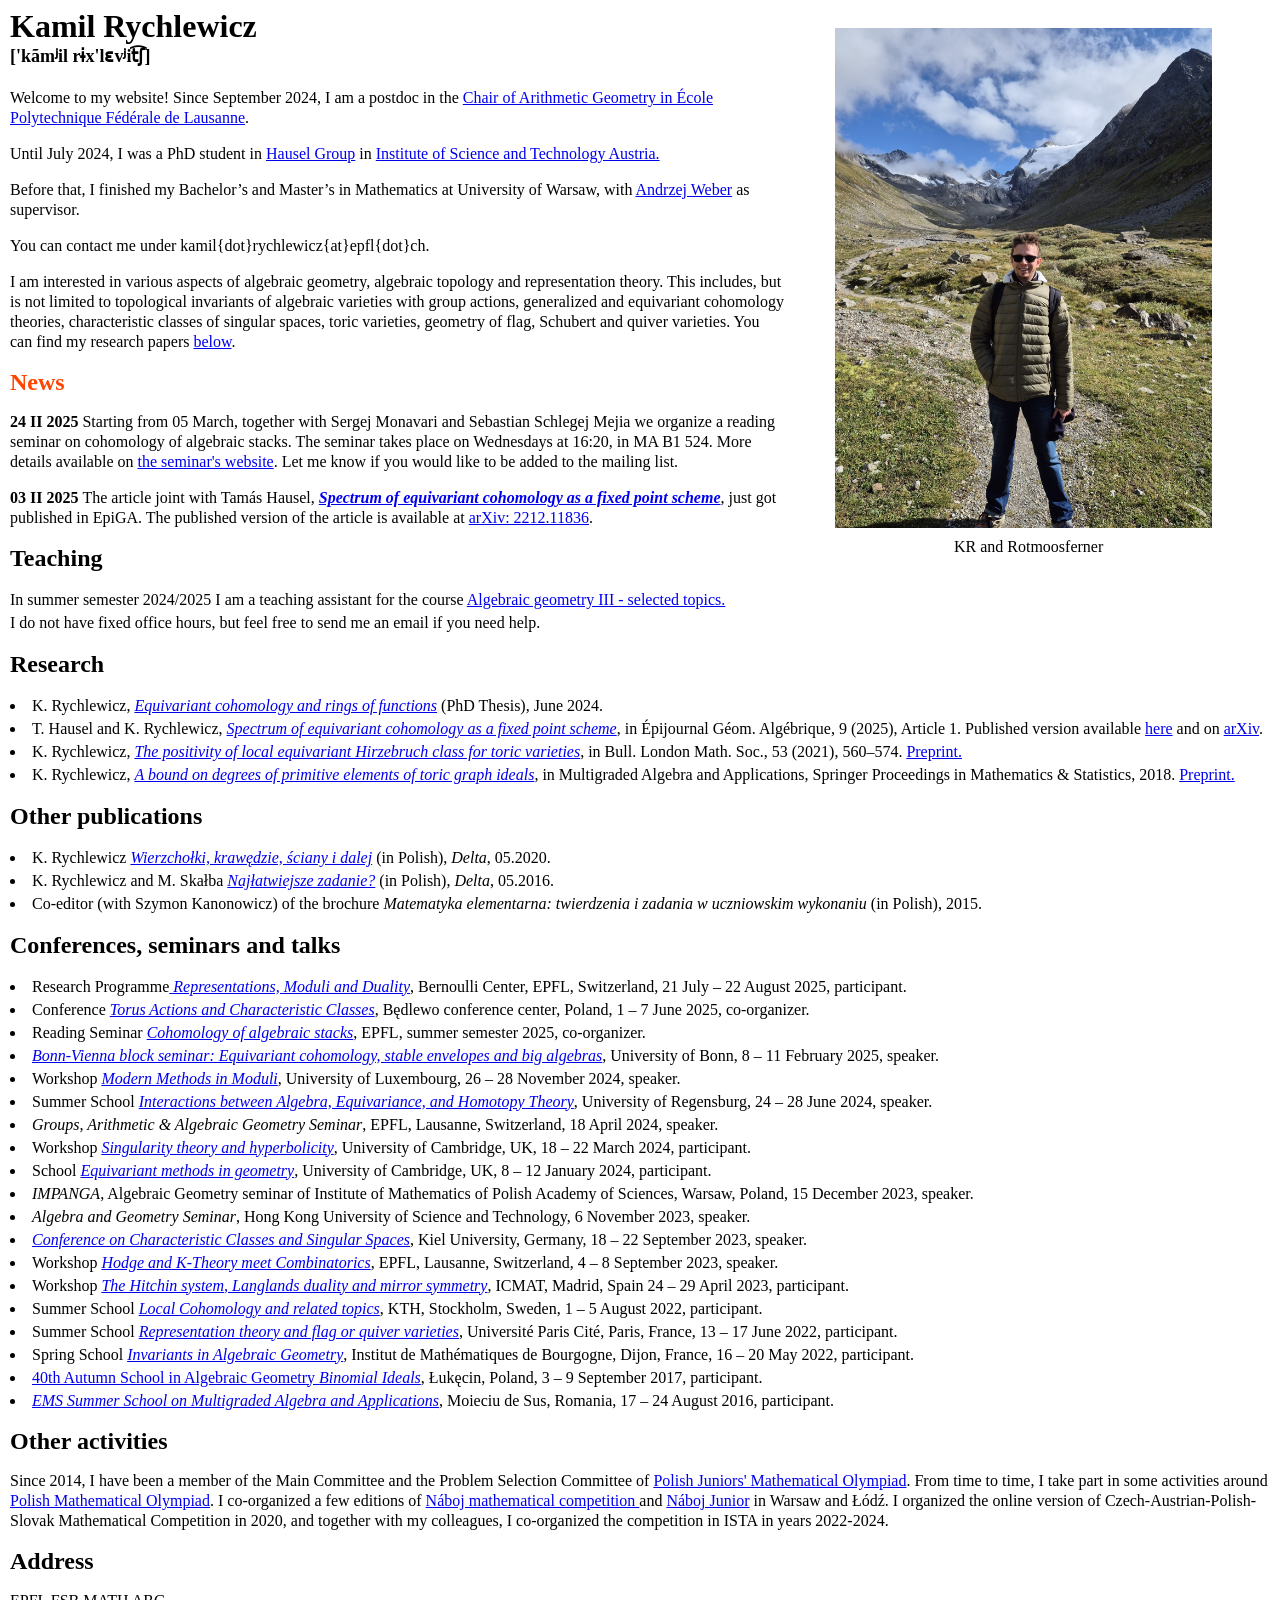
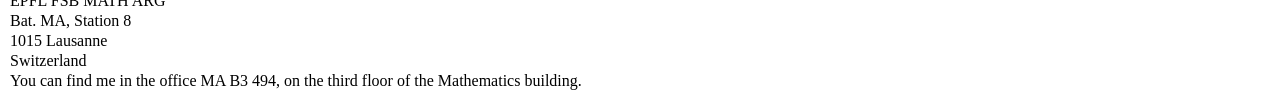
==== index.html @ 6437909c "Add files via upload" ====
<html>
<head>
<title>Kamil Rychlewicz</title>
<meta http-equiv="Content-Type" content="text/html; charset=utf-8" />
</head>
<body  style="margin-left: 10px">
<style>
.figure {
  float: right;
  height: 550px;
  /* margin: 0 0 15px 20px; */
  padding-top: 0px;
  padding-left: 0px;
  padding-right: 0px;
  padding-bottom: 20px;
  /*border: 1px solid black; */
  text-align: center;
}
.spacing {line-height:23px;}
.spacingsmall {line-height:20px}
</style>

<div class="figure">
    <img src="nice2.jpg" style="float:right; padding-top:20px; padding-left:50px; padding-right:60px; padding-bottom:10px; height:500px;" alt="Kamil Rychlewicz">
    <br />
    KR and Rotmoosferner
</div>


<h1>Kamil Rychlewicz <br /> 
<font size = "4"> ['kãmʲil rɨx'lɛvʲit͡ʃ] </font>
</h1>


<div class="spacingsmall">

<p>Welcome to my website! Since September 2024, I am a postdoc in the <a href =  https://www.epfl.ch/labs/arg/>Chair of Arithmetic Geometry in École Polytechnique Fédérale de Lausanne</a>. </p>

<p>Until July 2024, I was a PhD student in <a href =  https://hausel.pages.ist.ac.at/>Hausel Group</a> in <a href=https://ist.ac.at/>Institute of Science and Technology Austria.</a> </p>

<p>Before that, I finished my Bachelor’s and Master’s in Mathematics at University of Warsaw, with <a href = https://www.mimuw.edu.pl/~aweber/>Andrzej Weber</a> as supervisor. </p>
  
<p>You can contact me under kamil{dot}rychlewicz{at}epfl{dot}ch.</p>

I am interested in various aspects of algebraic geometry, algebraic topology and representation theory. This includes, but is not limited to topological invariants of algebraic varieties with group actions, generalized and equivariant cohomology theories, characteristic classes of singular spaces, toric varieties, geometry of flag, Schubert and quiver varieties.
You can find my research papers <a href=#Research> below</a>.

<font color="#FF4500">
<h2>News </h2>
</font>

<p> 
  <b> 24 II 2025 </b>
  Starting from 05 March, together with Sergej Monavari and Sebastian Schlegej Mejia we organize a reading seminar on cohomology of algebraic stacks. The seminar takes place on Wednesdays at 16:20, in MA B1 524. More details available on <a href = "https://sites.google.com/view/sergej-monavari-math/cohomology-of-algebraic-stacks">the seminar's website</a>. Let me know if you would like to be added to the mailing list.
</p>

<p> 
  <b> 03 II 2025 </b>
  The article joint with Tamás Hausel, <strong><em><a href=https://epiga.episciences.org/paper/view/id/15180#> Spectrum of equivariant cohomology as a fixed point scheme</a></em></strong>, just got published in EpiGA. The published version of the article is available at <a href="https://arxiv.org/abs/2212.11836">arXiv: 2212.11836</a>.
</p>


<h2><a id = Research>Teaching</a></h2>

<div class="spacing">

<p>In summer semester 2024/2025 I am a teaching assistant for the course <a href = https://edu.epfl.ch/studyplan/en/master/mathematics-master-program/coursebook/algebraic-geometry-iii-selected-topics-MATH-535> Algebraic geometry III - selected topics.</a> <br>
I do not have fixed office hours, but feel free to send me an email if you need help.
</p>

</div>

<h2><a id = Research>Research</a></h2>

<div class="spacing">

<li>K. Rychlewicz, <em><a href="thesis.pdf">Equivariant cohomology and rings of functions</a></em> (PhD Thesis), June 2024.
</li>
<li>T. Hausel and K. Rychlewicz, <em><a href="https://epiga.episciences.org/paper/view/id/15180#">Spectrum of equivariant cohomology as a fixed point scheme</a></em>, in Épijournal Géom. Algébrique, 9 (2025), Article 1. Published version available <a href="https://epiga.episciences.org/15180/pdf">here</a> and on <a href="https://arxiv.org/abs/2212.11836">arXiv</a>.
</li>
<li>K. Rychlewicz, <em><a href="https://londmathsoc.onlinelibrary.wiley.com/doi/abs/10.1112/blms.12442">The positivity of local equivariant Hirzebruch class for toric varieties</a></em>, in Bull. London Math. Soc., 53 (2021), 560–574. <a href = https://arxiv.org/abs/1910.10435> Preprint. </a>
</li>
<li>K. Rychlewicz, <em><a href="https://www.springer.com/us/book/9783319904924">A bound on degrees of primitive elements of toric graph ideals</a></em>, in Multigraded Algebra and Applications, <nobr>Springer Proceedings in Mathematics & Statistics</nobr>, 2018.  <a href = https://arxiv.org/abs/1701.07137> Preprint. </a>
</li>

</div>

<h2> Other publications </h2>

<div class="spacing">

<li>K. Rychlewicz <em><a href="https://www.deltami.edu.pl/temat/matematyka/geometria/stereometria/2020/04/27/wierzcholki-krawedzie-sciany-i-dalej/">Wierzchołki, krawędzie, ściany i dalej</a></em> (in Polish), <em>Delta</em>, 05.2020.</li>
<li>K. Rychlewicz and M. Skałba <em><a href="https://www.deltami.edu.pl/temat/matematyka/algebra/2016/11/27/Najlatwiejsze_zadanie/">Najłatwiejsze zadanie?</a></em> (in Polish), <em>Delta</em>, 05.2016.
<li>Co-editor (with Szymon Kanonowicz) of the brochure <em>Matematyka elementarna: twierdzenia i zadania w uczniowskim wykonaniu</em> (in Polish), 2015.</li>

</div>

<h2> Conferences, seminars and talks </h2>

<div class="spacing">

<li>Research Programme<em><a href="https://bernoulli.epfl.ch/programs/representations-moduli-and-duality/"> Representations, Moduli and Duality</a></em>, Bernoulli Center, EPFL, Switzerland, 21 July – 22 August 2025, participant.

<li>Conference <em><a href="https://sites.google.com/impan.pl/tacc"> Torus Actions and Characteristic Classes</a></em>, Będlewo conference center, Poland, 1 – 7 June 2025, co-organizer.

<li>Reading Seminar <em><a href="https://sites.google.com/view/sergej-monavari-math/cohomology-of-algebraic-stacks">Cohomology of algebraic stacks</a></em>, EPFL, summer semester 2025, co-organizer.

<li><em><a href="https://aminets.me/other/Bonn-Vienna">Bonn-Vienna block seminar: Equivariant cohomology, stable envelopes and big algebras</a></em>, University of Bonn, 8 – 11 February 2025, speaker. </li>
  
<li>Workshop <em><a href="https://moduli-2024.ncag.info/">Modern Methods in Moduli</a></em>, University of Luxembourg, 26 – 28 November 2024, speaker. </li>

<li>Summer School <em><a href="https://sfb-higher-invariants.app.uni-regensburg.de/index.php?title=Page_Interactions_between_algebra_equivariance_and_homotopy_theory_Summer_School">   Interactions between Algebra, Equivariance, and Homotopy Theory</a></em>, University of Regensburg, 24 – 28 June 2024, speaker. </li>

<li><em>Groups, Arithmetic & Algebraic Geometry Seminar</em>, EPFL, Lausanne, Switzerland, 18 April 2024, speaker. </li>

<li>Workshop <em><a href="https://www.newton.ac.uk/event/emgw03/"> Singularity theory and hyperbolicity</a></em>, University of Cambridge, UK, 18 – 22 March 2024, participant. </li>

<li>School <em><a href="https://www.newton.ac.uk/event/emgw01/">Equivariant methods in geometry</a></em>, University of Cambridge, UK, 8 – 12 January 2024, participant. </li>

<li><em>IMPANGA</em>, Algebraic Geometry seminar of Institute of Mathematics of Polish Academy of Sciences, Warsaw, Poland, 15 December 2023, speaker. </li>

<li><em>Algebra and Geometry Seminar</em>, Hong Kong University of Science and Technology, 6 November 2023, speaker. </li>

<li><em><a href="https://www.math.uni-kiel.de/geometrie/de/essig/conferences/charclasses2023conf">Conference on Characteristic Classes and Singular Spaces</a></em>, Kiel University, Germany, 18 – 22 September 2023, speaker. </li>

<li>Workshop <em><a href="https://sites.google.com/view/hodge-k-theory-combinatorics">Hodge and K-Theory meet Combinatorics</a></em>, EPFL, Lausanne, Switzerland, 4 – 8 September 2023, speaker. </li>

<li>Workshop <em><a href="https://www.icmat.es/RT/2023/RPMSGS/hs.php">The Hitchin system, Langlands duality and mirror symmetry</a></em>, ICMAT, Madrid, Spain 24 – 29 April 2023, participant. </li>

<li>Summer School <em><a href="https://sites.google.com/view/smc2022">Local Cohomology and related topics</a></em>, KTH, Stockholm, Sweden, 1 – 5 August 2022, participant. </li>

<li>Summer School <em><a href="https://school2022.sciencesconf.org/">Representation theory and flag or quiver varieties</a></em>, Université Paris Cité, Paris, France, 13 – 17 June 2022, participant. </li>

<li>Spring School <em><a href="https://school-iag2020.math.cnrs.fr/">Invariants in Algebraic Geometry</a></em>, Institut de Mathématiques de Bourgogne, Dijon, France, 16 – 20 May 2022, participant. </li>

<li><a href="https://www.mimuw.edu.pl/~marysia/Lukecin17.html">40th Autumn School in Algebraic Geometry <em>Binomial Ideals</em></a>, Łukęcin, Poland, 3 – 9 September 2017, participant. </li>

<li><em><a href="http://math.univ-ovidius.ro/sna/edition.aspx?itemID=10">EMS Summer School on Multigraded Algebra and Applications</a></em>, Moieciu de Sus, Romania, 17 – 24 August 2016, participant. </li>

</div>

<h2> Other activities </h2>
Since 2014, I have been a member of the Main Committee and the Problem Selection Committee of <a href = "https://omj.edu.pl/">Polish Juniors' Mathematical Olympiad</a>. From time to time, I take part in some activities around <a href="https://om.mimuw.edu.pl/"> Polish Mathematical Olympiad</a>. I co-organized a few editions of <a href = "https://math.naboj.org">Náboj mathematical competition </a> and <a href ="https://junior.naboj.org/"> Náboj Junior</a> in Warsaw and Łódź. I organized the online version of Czech-Austrian-Polish-Slovak Mathematical Competition in 2020, and together with my colleagues, I co-organized the competition in ISTA in years 2022-2024.


<h2> Address </h2>
EPFL FSB MATH ARG <br>
Bat. MA, Station 8 <br>
1015 Lausanne  <br>
Switzerland <br>

You can find me in the office MA B3 494, on the third floor of the Mathematics building.

</div>
</body>
</html>
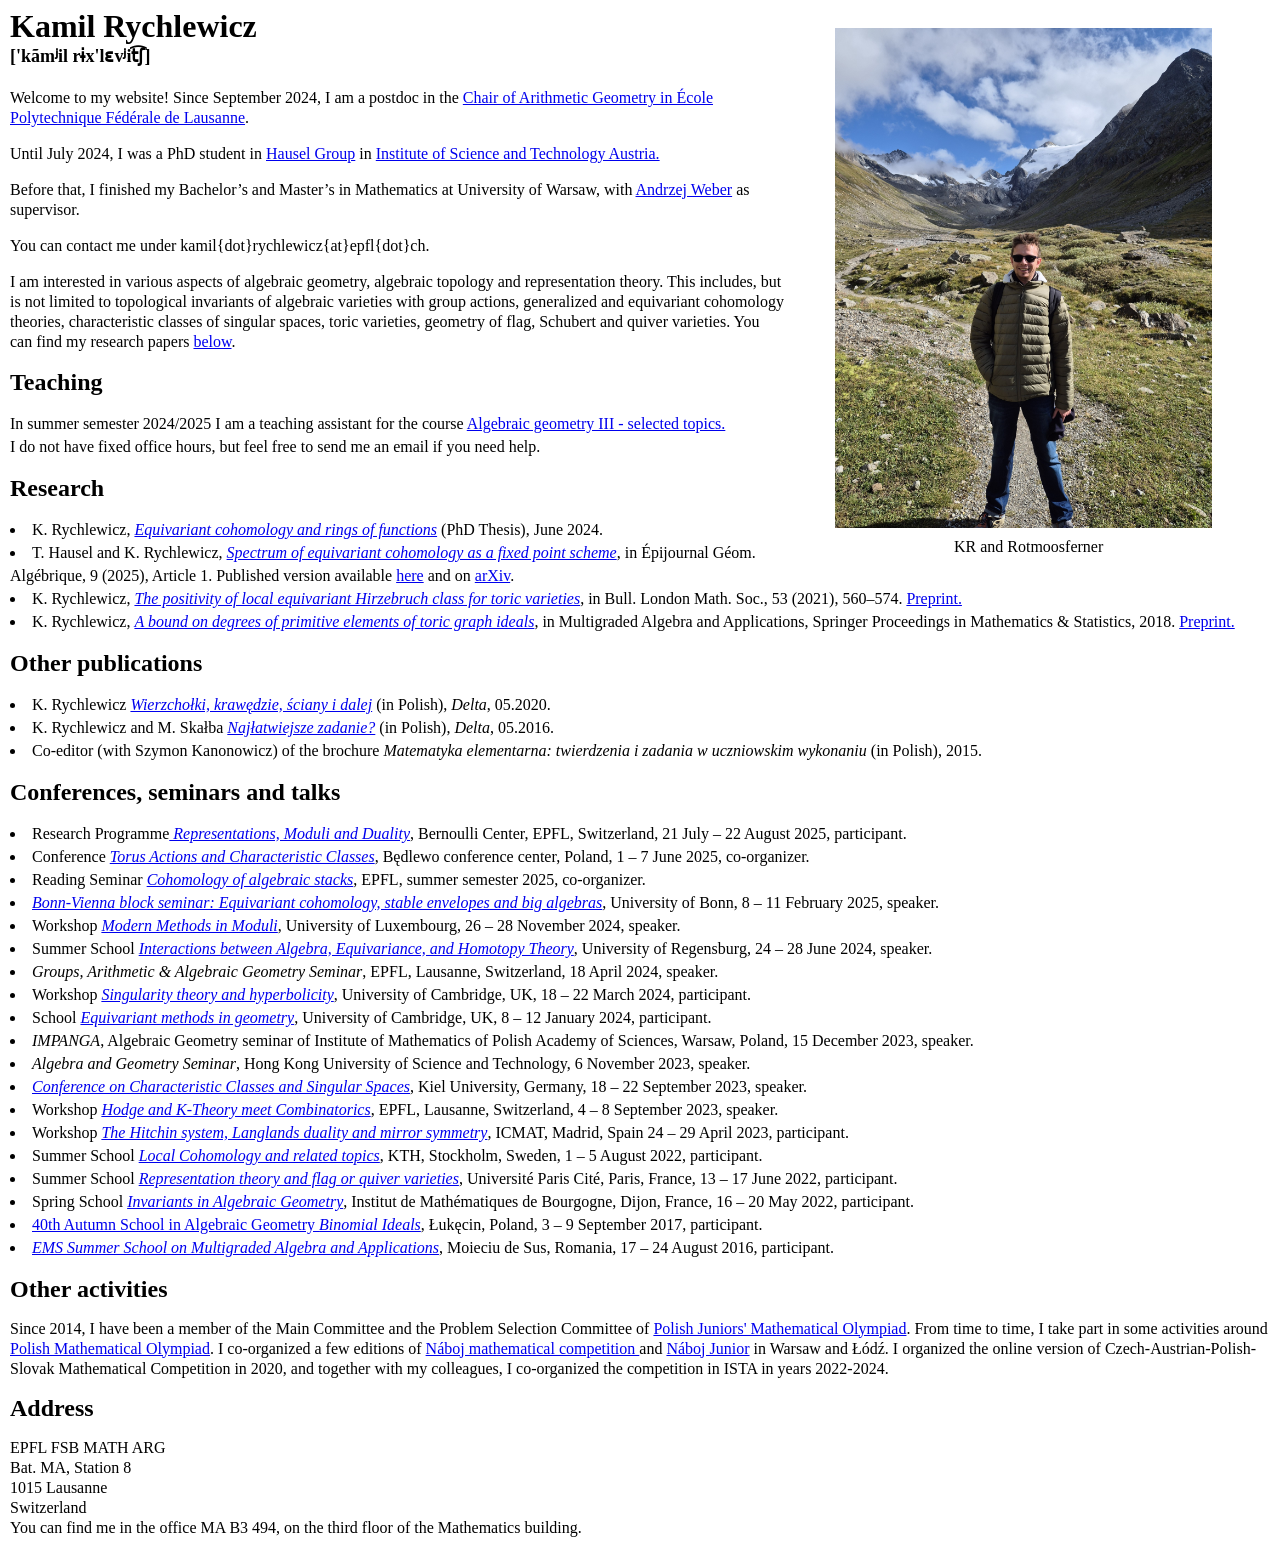
==== commit 00b785c3: "Update index.html" ====
--- a/index.html
+++ b/index.html
@@ -44,21 +44,6 @@
 
 I am interested in various aspects of algebraic geometry, algebraic topology and representation theory. This includes, but is not limited to topological invariants of algebraic varieties with group actions, generalized and equivariant cohomology theories, characteristic classes of singular spaces, toric varieties, geometry of flag, Schubert and quiver varieties.
 You can find my research papers <a href=#Research> below</a>.
-
-<font color="#FF4500">
-<h2>News </h2>
-</font>
-
-<p> 
-  <b> 24 II 2025 </b>
-  Starting from 05 March, together with Sergej Monavari and Sebastian Schlegej Mejia we organize a reading seminar on cohomology of algebraic stacks. The seminar takes place on Wednesdays at 16:20, in MA B1 524. More details available on <a href = "https://sites.google.com/view/sergej-monavari-math/cohomology-of-algebraic-stacks">the seminar's website</a>. Let me know if you would like to be added to the mailing list.
-</p>
-
-<p> 
-  <b> 03 II 2025 </b>
-  The article joint with Tamás Hausel, <strong><em><a href=https://epiga.episciences.org/paper/view/id/15180#> Spectrum of equivariant cohomology as a fixed point scheme</a></em></strong>, just got published in EpiGA. The published version of the article is available at <a href="https://arxiv.org/abs/2212.11836">arXiv: 2212.11836</a>.
-</p>
-
 
 <h2><a id = Research>Teaching</a></h2>
 
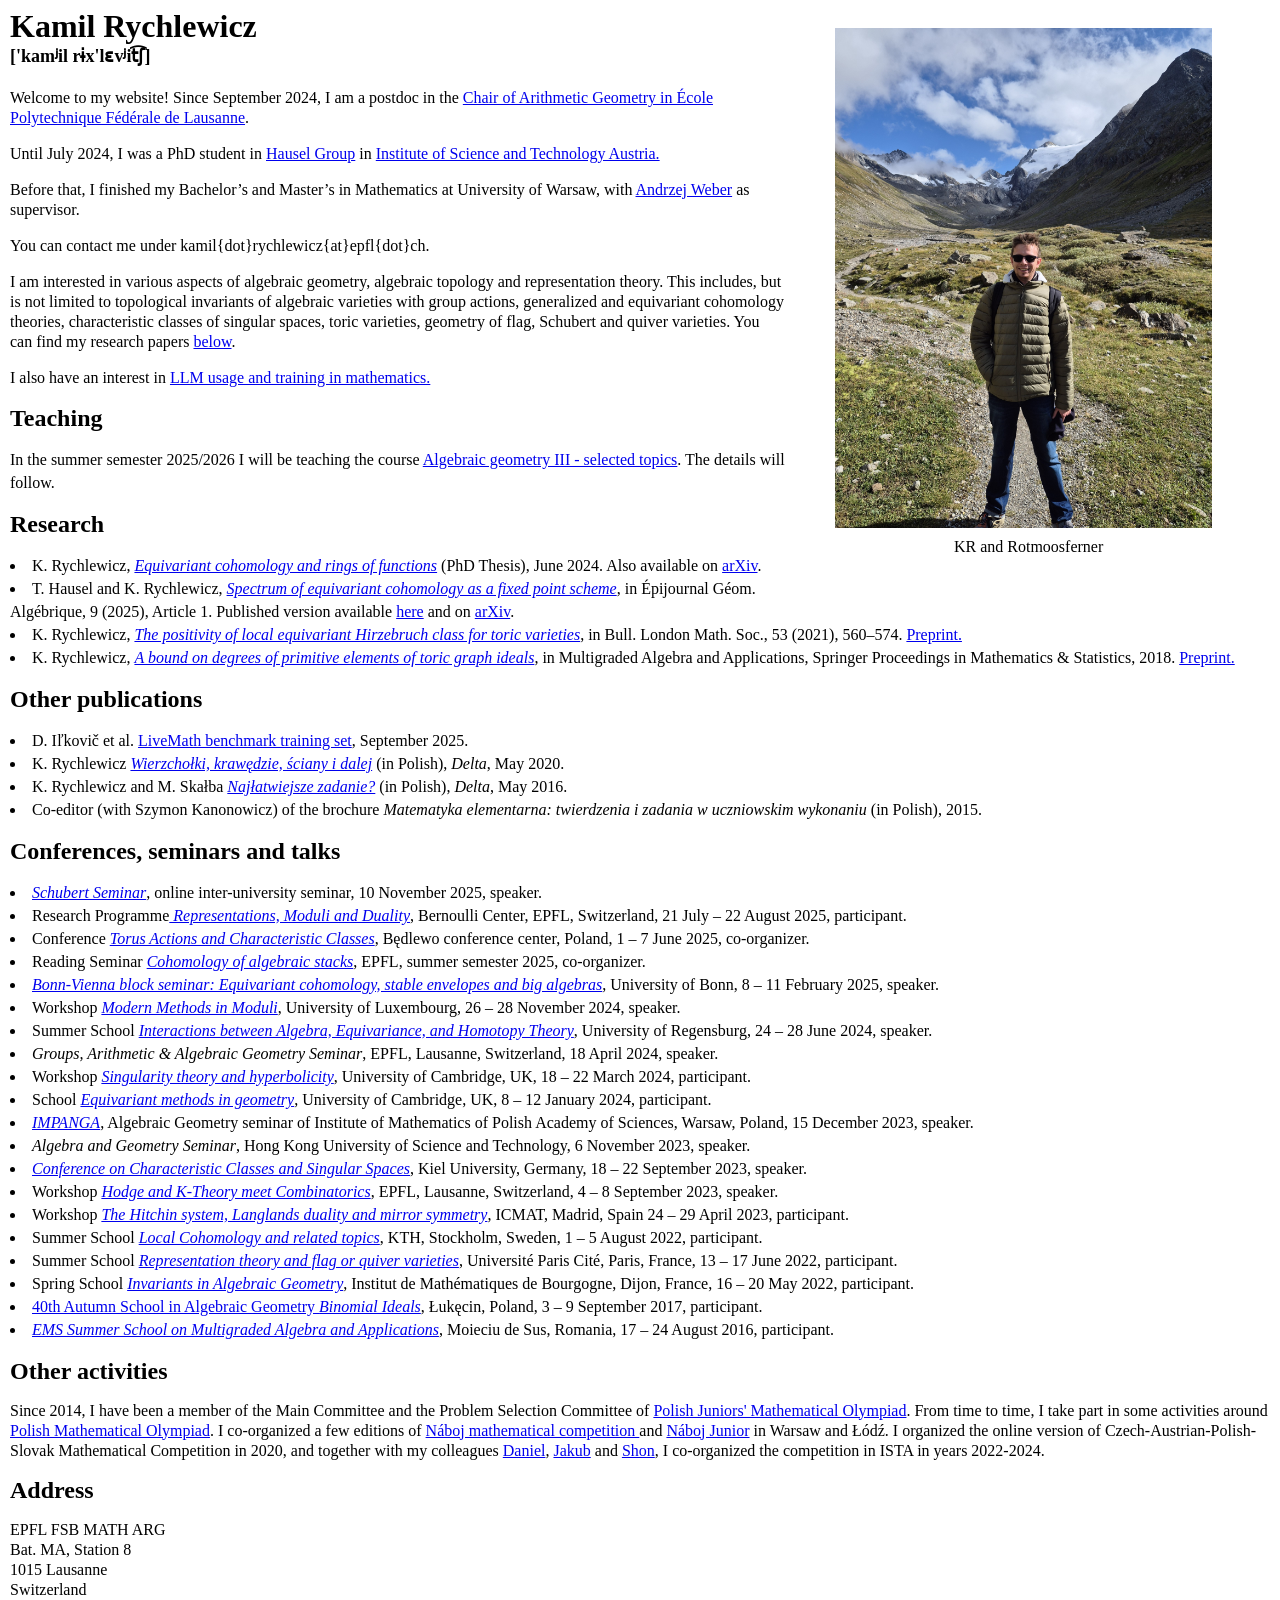
==== commit 22b33c20: "Add files via upload" ====
--- a/index.html
+++ b/index.html
@@ -28,7 +28,7 @@
 
 
 <h1>Kamil Rychlewicz <br /> 
-<font size = "4"> ['kãmʲil rɨx'lɛvʲit͡ʃ] </font>
+<font size = "4"> ['kamʲil rɨx'lɛvʲit͡ʃ] </font>
 </h1>
 
 
@@ -42,15 +42,16 @@
   
 <p>You can contact me under kamil{dot}rychlewicz{at}epfl{dot}ch.</p>
 
-I am interested in various aspects of algebraic geometry, algebraic topology and representation theory. This includes, but is not limited to topological invariants of algebraic varieties with group actions, generalized and equivariant cohomology theories, characteristic classes of singular spaces, toric varieties, geometry of flag, Schubert and quiver varieties.
-You can find my research papers <a href=#Research> below</a>.
+<p></p>I am interested in various aspects of algebraic geometry, algebraic topology and representation theory. This includes, but is not limited to topological invariants of algebraic varieties with group actions, generalized and equivariant cohomology theories, characteristic classes of singular spaces, toric varieties, geometry of flag, Schubert and quiver varieties.
+You can find my research papers <a href=#Research> below</a>.</p>
+
+<p>I also have an interest in <a href = https://github.com/google-deepmind/eval_hub/tree/master/eval_hub/live_math>LLM usage and training in mathematics.</p>
 
 <h2><a id = Research>Teaching</a></h2>
 
 <div class="spacing">
 
-<p>In summer semester 2024/2025 I am a teaching assistant for the course <a href = https://edu.epfl.ch/studyplan/en/master/mathematics-master-program/coursebook/algebraic-geometry-iii-selected-topics-MATH-535> Algebraic geometry III - selected topics.</a> <br>
-I do not have fixed office hours, but feel free to send me an email if you need help.
+<p>In the summer semester 2025/2026 I will be teaching the course <a href = https://edu.epfl.ch/studyplan/en/master/mathematics-master-program/coursebook/algebraic-geometry-iii-selected-topics-MATH-535> Algebraic geometry III - selected topics</a>.  The details will follow. <br>
 </p>
 
 </div>
@@ -59,9 +60,9 @@
 
 <div class="spacing">
 
-<li>K. Rychlewicz, <em><a href="thesis.pdf">Equivariant cohomology and rings of functions</a></em> (PhD Thesis), June 2024.
+<li>K. Rychlewicz, <em><a href="thesis.pdf">Equivariant cohomology and rings of functions</a></em> (PhD Thesis), June 2024. Also available on <a href="https://arxiv.org/abs/2407.14659">arXiv</a>.
 </li>
-<li>T. Hausel and K. Rychlewicz, <em><a href="https://epiga.episciences.org/paper/view/id/15180#">Spectrum of equivariant cohomology as a fixed point scheme</a></em>, in Épijournal Géom. Algébrique, 9 (2025), Article 1. Published version available <a href="https://epiga.episciences.org/15180/pdf">here</a> and on <a href="https://arxiv.org/abs/2212.11836">arXiv</a>.
+<li>T. Hausel and K. Rychlewicz, <em><a href="https://epiga.episciences.org/paper/view/id/15180#">Spectrum of equivariant cohomology as a fixed point scheme</a></em>, in Épijournal Géom. Algébrique, 9 (2025), Article 1. Published version available <a href="https://epiga.episciences.org/paper/view/id/15180">here</a> and on <a href="https://arxiv.org/abs/2212.11836">arXiv</a>.
 </li>
 <li>K. Rychlewicz, <em><a href="https://londmathsoc.onlinelibrary.wiley.com/doi/abs/10.1112/blms.12442">The positivity of local equivariant Hirzebruch class for toric varieties</a></em>, in Bull. London Math. Soc., 53 (2021), 560–574. <a href = https://arxiv.org/abs/1910.10435> Preprint. </a>
 </li>
@@ -74,8 +75,9 @@
 
 <div class="spacing">
 
-<li>K. Rychlewicz <em><a href="https://www.deltami.edu.pl/temat/matematyka/geometria/stereometria/2020/04/27/wierzcholki-krawedzie-sciany-i-dalej/">Wierzchołki, krawędzie, ściany i dalej</a></em> (in Polish), <em>Delta</em>, 05.2020.</li>
-<li>K. Rychlewicz and M. Skałba <em><a href="https://www.deltami.edu.pl/temat/matematyka/algebra/2016/11/27/Najlatwiejsze_zadanie/">Najłatwiejsze zadanie?</a></em> (in Polish), <em>Delta</em>, 05.2016.
+<li>D. Iľkovič et al. <a href = https://github.com/google-deepmind/eval_hub/tree/master/eval_hub/live_math>LiveMath benchmark training set</a>, September 2025.</li>
+<li>K. Rychlewicz <em><a href="https://www.deltami.edu.pl/temat/matematyka/geometria/stereometria/2020/04/27/wierzcholki-krawedzie-sciany-i-dalej/">Wierzchołki, krawędzie, ściany i dalej</a></em> (in Polish), <em>Delta</em>, May 2020.</li>
+<li>K. Rychlewicz and M. Skałba <em><a href="https://www.deltami.edu.pl/temat/matematyka/algebra/2016/11/27/Najlatwiejsze_zadanie/">Najłatwiejsze zadanie?</a></em> (in Polish), <em>Delta</em>, May 2016.
 <li>Co-editor (with Szymon Kanonowicz) of the brochure <em>Matematyka elementarna: twierdzenia i zadania w uczniowskim wykonaniu</em> (in Polish), 2015.</li>
 
 </div>
@@ -83,6 +85,8 @@
 <h2> Conferences, seminars and talks </h2>
 
 <div class="spacing">
+
+<li><em><a href="https://sites.math.rutgers.edu/~asbuch/schubert/">Schubert Seminar</a></em>, online inter-university seminar, 10 November 2025, speaker.
 
 <li>Research Programme<em><a href="https://bernoulli.epfl.ch/programs/representations-moduli-and-duality/"> Representations, Moduli and Duality</a></em>, Bernoulli Center, EPFL, Switzerland, 21 July – 22 August 2025, participant.
 
@@ -102,7 +106,7 @@
 
 <li>School <em><a href="https://www.newton.ac.uk/event/emgw01/">Equivariant methods in geometry</a></em>, University of Cambridge, UK, 8 – 12 January 2024, participant. </li>
 
-<li><em>IMPANGA</em>, Algebraic Geometry seminar of Institute of Mathematics of Polish Academy of Sciences, Warsaw, Poland, 15 December 2023, speaker. </li>
+<li><em><a href="https://www.impan.pl/~impanga/">IMPANGA</a></em>, Algebraic Geometry seminar of Institute of Mathematics of Polish Academy of Sciences, Warsaw, Poland, 15 December 2023, speaker. </li>
 
 <li><em>Algebra and Geometry Seminar</em>, Hong Kong University of Science and Technology, 6 November 2023, speaker. </li>
 
@@ -125,8 +129,7 @@
 </div>
 
 <h2> Other activities </h2>
-Since 2014, I have been a member of the Main Committee and the Problem Selection Committee of <a href = "https://omj.edu.pl/">Polish Juniors' Mathematical Olympiad</a>. From time to time, I take part in some activities around <a href="https://om.mimuw.edu.pl/"> Polish Mathematical Olympiad</a>. I co-organized a few editions of <a href = "https://math.naboj.org">Náboj mathematical competition </a> and <a href ="https://junior.naboj.org/"> Náboj Junior</a> in Warsaw and Łódź. I organized the online version of Czech-Austrian-Polish-Slovak Mathematical Competition in 2020, and together with my colleagues, I co-organized the competition in ISTA in years 2022-2024.
-
+Since 2014, I have been a member of the Main Committee and the Problem Selection Committee of <a href = "https://omj.edu.pl/">Polish Juniors' Mathematical Olympiad</a>. From time to time, I take part in some activities around <a href="https://om.mimuw.edu.pl/"> Polish Mathematical Olympiad</a>. I co-organized a few editions of <a href = "https://math.naboj.org">Náboj mathematical competition </a> and <a href ="https://junior.naboj.org/"> Náboj Junior</a> in Warsaw and Łódź. I organized the online version of Czech-Austrian-Polish-Slovak Mathematical Competition in 2020, and together with my colleagues <a href="https://www.daniel-holmes.at/">Daniel</a>, <a href="https://jakub-lowit.github.io/">Jakub</a> and <a href="https://ngo-ngocthaison.github.io/">Shon</a>, I co-organized the competition in ISTA in years 2022-2024.
 
 <h2> Address </h2>
 EPFL FSB MATH ARG <br>
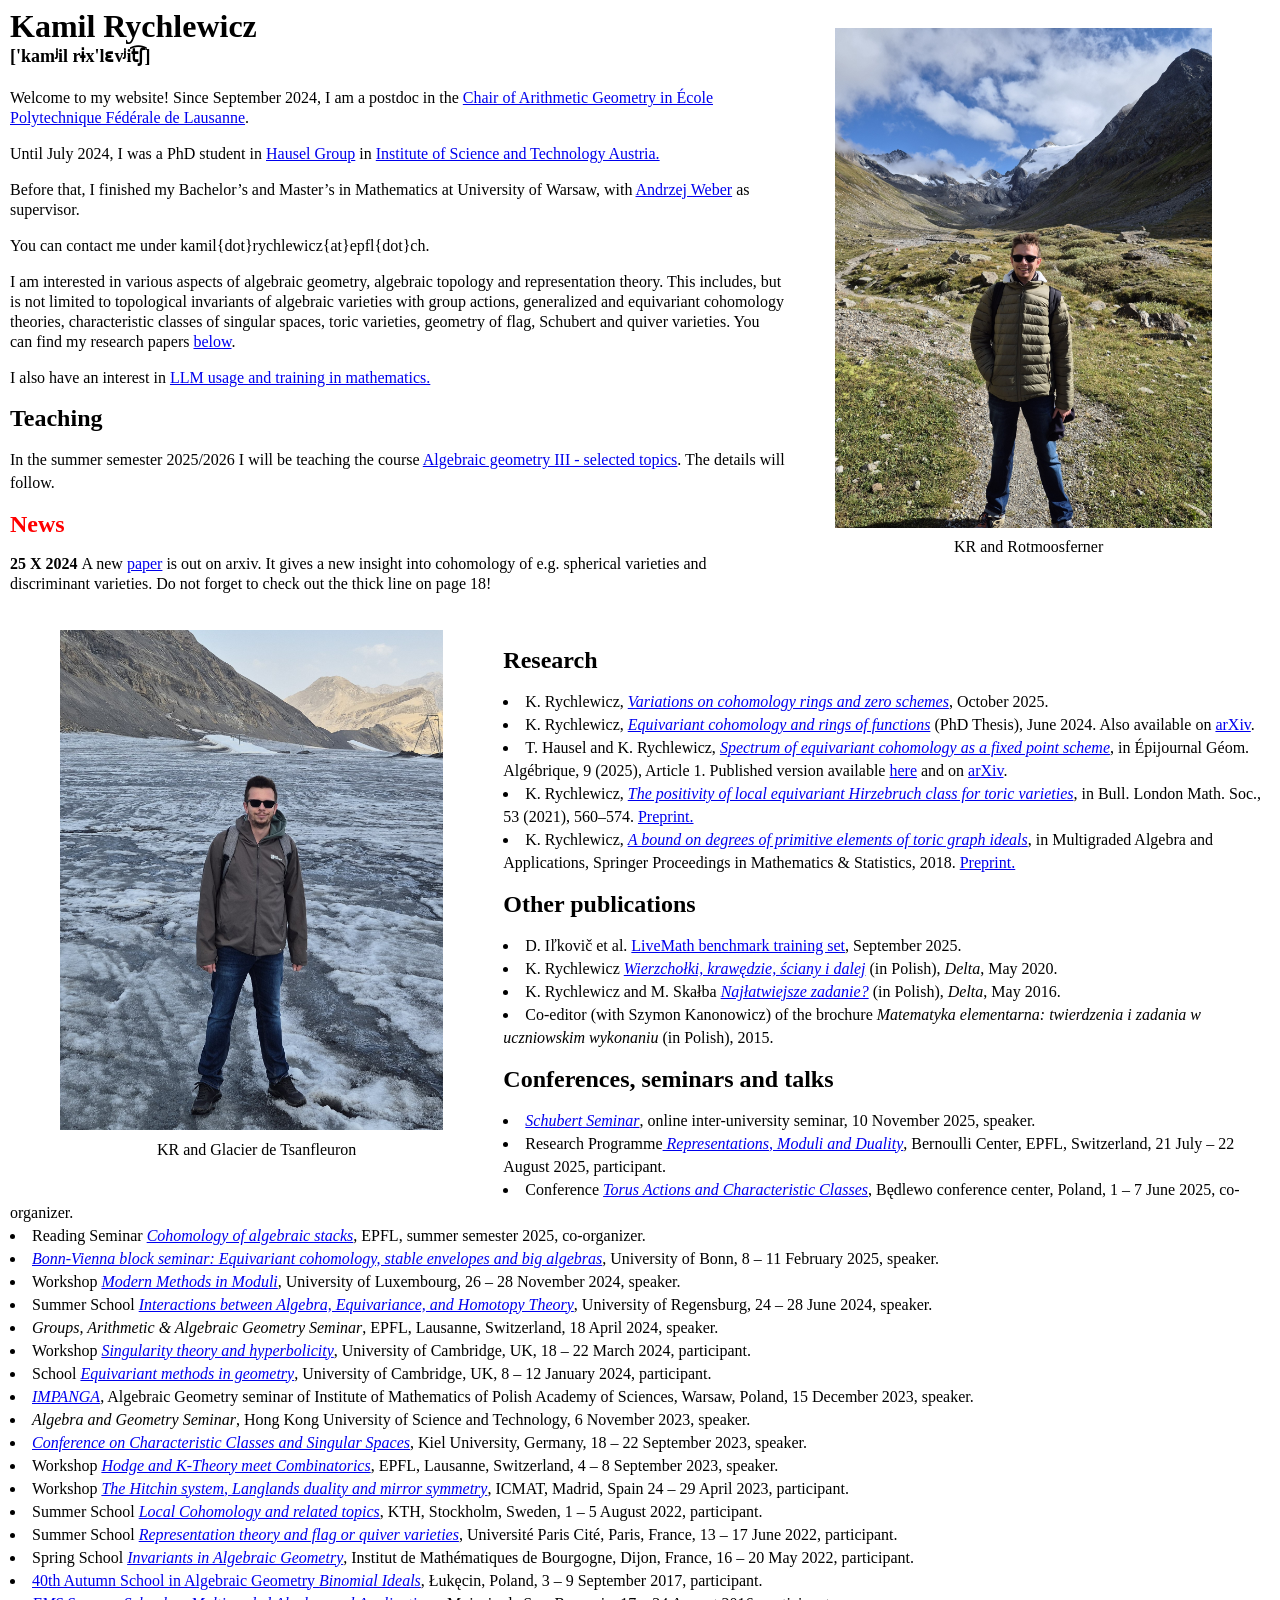
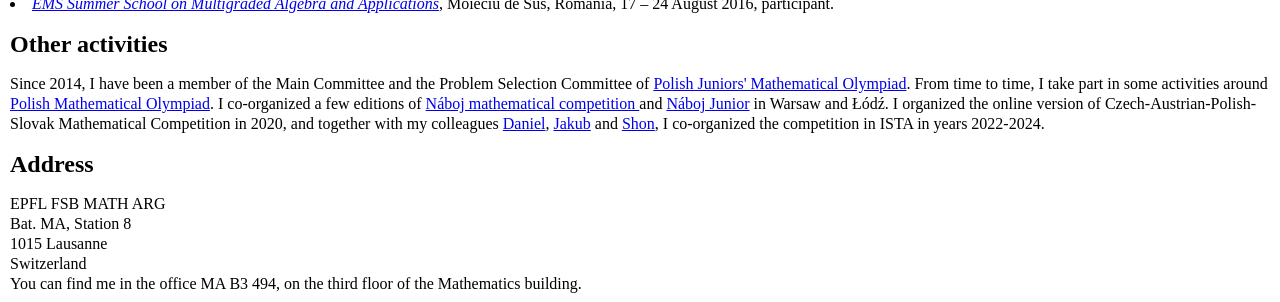
==== commit 2dd02b91: "Add files via upload" ====
--- a/index.html
+++ b/index.html
@@ -7,6 +7,18 @@
 <style>
 .figure {
   float: right;
+  height: 550px;
+  /* margin: 0 0 15px 20px; */
+  padding-top: 0px;
+  padding-left: 0px;
+  padding-right: 0px;
+  padding-bottom: 20px;
+  /*border: 1px solid black; */
+  text-align: center;
+}
+
+.figureleft {
+  float: left;
   height: 550px;
   /* margin: 0 0 15px 20px; */
   padding-top: 0px;
@@ -56,10 +68,30 @@
 
 </div>
 
+<font color="red">
+  <h2>News </h2>
+</font>
+  
+  <p> 
+    <b> 25 X 2024 </b>
+    A new <a href="https://arxiv.org/abs/2510.17493">paper</a> is out on arxiv. It gives a new insight into cohomology of e.g. spherical varieties and discriminant varieties. Do not forget to check out the thick line on page 18! </p>
+  
+
+
+<div class="figureleft">
+  <img src="lodowiec3.jpg" style="float:left; padding-top:20px; padding-left:50px; padding-right:60px; padding-bottom:10px; height:500px;" alt="Kamil Rychlewicz">
+  <br />
+  KR and Glacier de Tsanfleuron
+</div>
+
+<br>
+
 <h2><a id = Research>Research</a></h2>
 
 <div class="spacing">
 
+<li>K. Rychlewicz, <em><a href="https://arxiv.org/abs/2510.17493">Variations on cohomology rings and zero schemes</a></em>, October 2025.
+</li>
 <li>K. Rychlewicz, <em><a href="thesis.pdf">Equivariant cohomology and rings of functions</a></em> (PhD Thesis), June 2024. Also available on <a href="https://arxiv.org/abs/2407.14659">arXiv</a>.
 </li>
 <li>T. Hausel and K. Rychlewicz, <em><a href="https://epiga.episciences.org/paper/view/id/15180#">Spectrum of equivariant cohomology as a fixed point scheme</a></em>, in Épijournal Géom. Algébrique, 9 (2025), Article 1. Published version available <a href="https://epiga.episciences.org/paper/view/id/15180">here</a> and on <a href="https://arxiv.org/abs/2212.11836">arXiv</a>.
@@ -81,6 +113,7 @@
 <li>Co-editor (with Szymon Kanonowicz) of the brochure <em>Matematyka elementarna: twierdzenia i zadania w uczniowskim wykonaniu</em> (in Polish), 2015.</li>
 
 </div>
+
 
 <h2> Conferences, seminars and talks </h2>
 
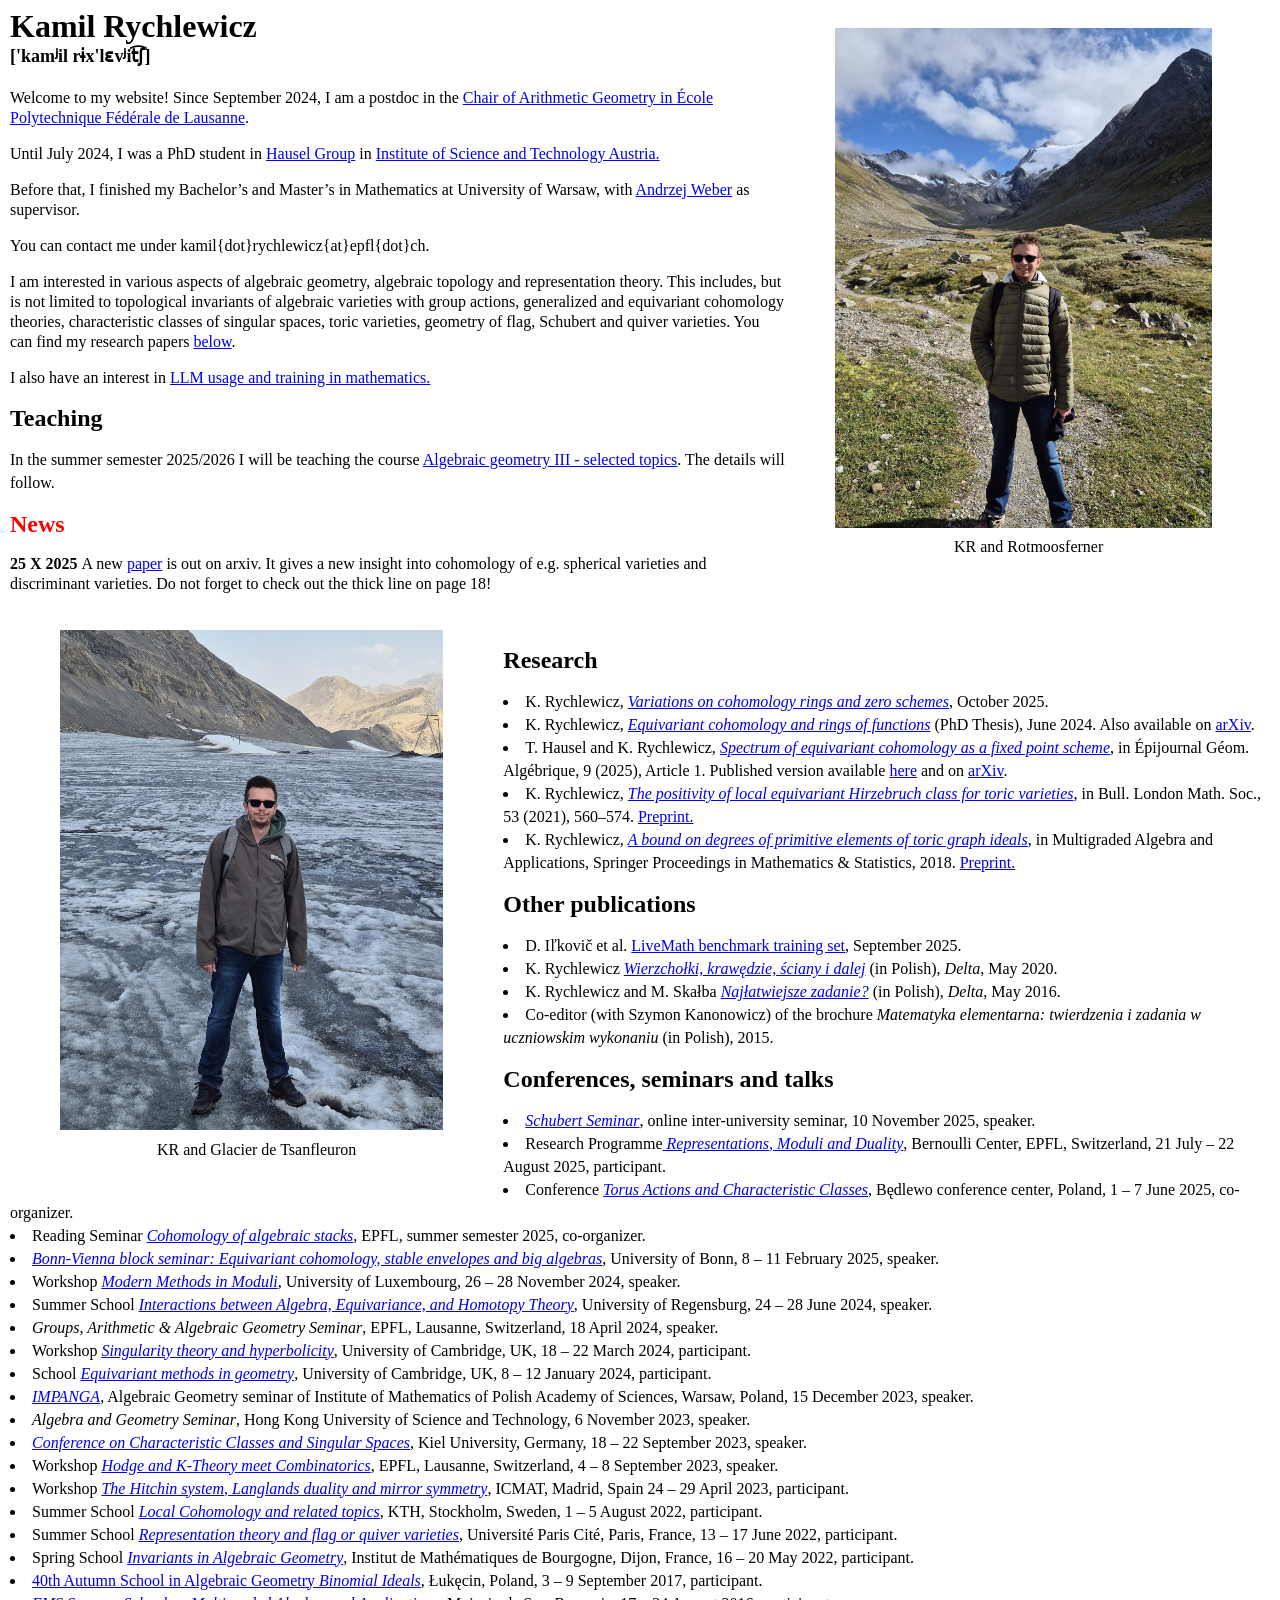
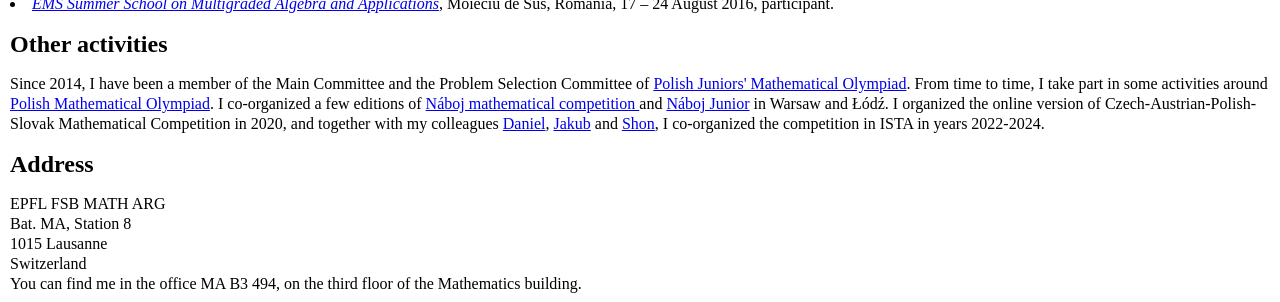
==== commit 21faac73: "Update year in news section from 2024 to 2025" ====
--- a/index.html
+++ b/index.html
@@ -73,7 +73,7 @@
 </font>
   
   <p> 
-    <b> 25 X 2024 </b>
+    <b> 25 X 2025 </b>
     A new <a href="https://arxiv.org/abs/2510.17493">paper</a> is out on arxiv. It gives a new insight into cohomology of e.g. spherical varieties and discriminant varieties. Do not forget to check out the thick line on page 18! </p>
   
 
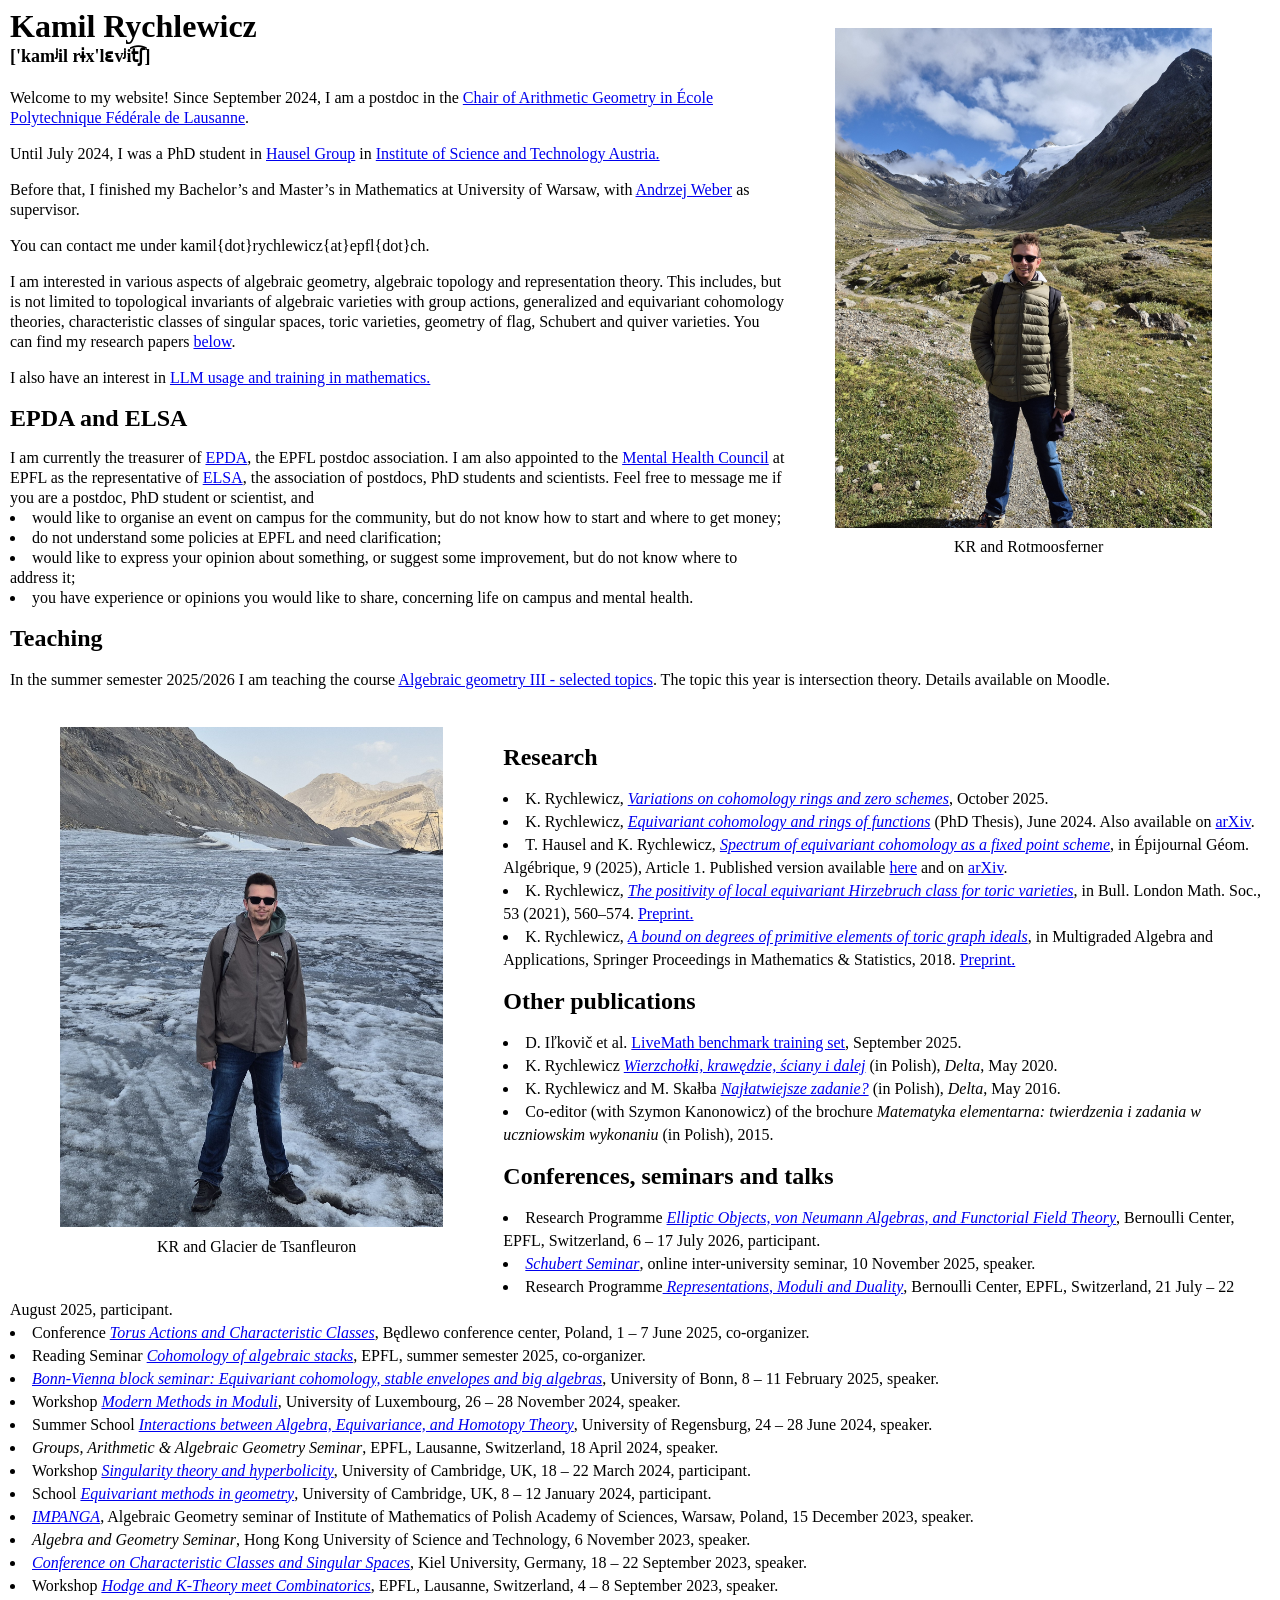
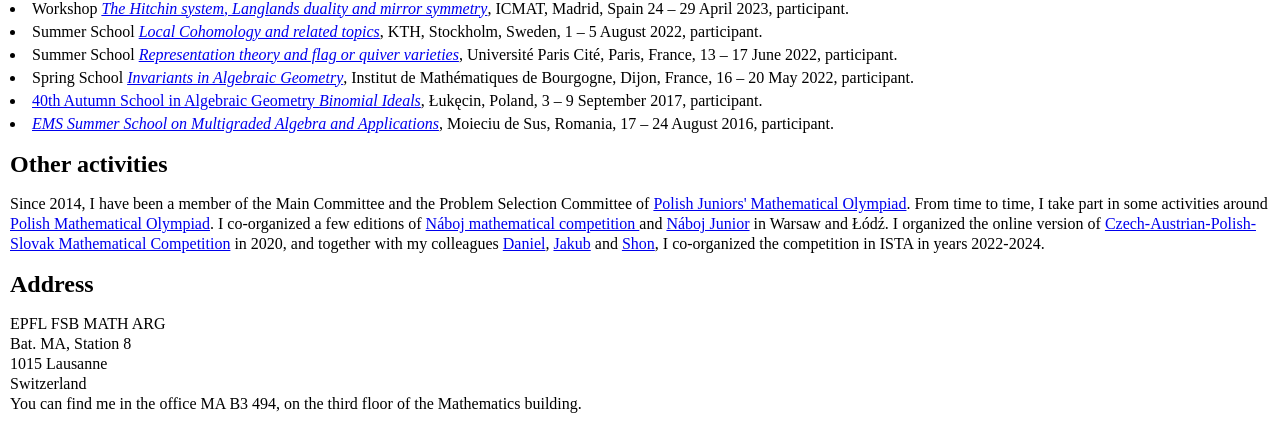
==== commit 1dab9f8f: "Add files via upload" ====
--- a/index.html
+++ b/index.html
@@ -59,24 +59,26 @@
 
 <p>I also have an interest in <a href = https://github.com/google-deepmind/eval_hub/tree/master/eval_hub/live_math>LLM usage and training in mathematics.</p>
 
-<h2><a id = Research>Teaching</a></h2>
+
+<h2><a id = EPDA>EPDA and ELSA</a></h2>
+I am currently the treasurer of <a href="https://www.epfl.ch/campus/associations/epda/">EPDA</a>, the EPFL postdoc association. I am also appointed to the <a href="https://www.epfl.ch/campus/security-safety/en/health/mental-health-well-being/mental-health-council/">Mental Health Council</a> at EPFL as the representative of <a href="https://www.epfl.ch/campus/associations/elsa/">ELSA</a>, the association of postdocs, PhD students and scientists. Feel free to message me if you are a postdoc, PhD student or scientist, and
+<li> would like to organise an event on campus for the community, but do not know how to start and where to get money;
+</li>
+<li> do not understand some policies at EPFL and need clarification;
+</li>
+<li> would like to express your opinion about something, or suggest some improvement, but do not know where to address it;
+</li>
+<li> you have experience or opinions you would like to share, concerning life on campus and mental health.
+</li>
+
+<h2><a id = Teaching>Teaching</a></h2>
 
 <div class="spacing">
 
-<p>In the summer semester 2025/2026 I will be teaching the course <a href = https://edu.epfl.ch/studyplan/en/master/mathematics-master-program/coursebook/algebraic-geometry-iii-selected-topics-MATH-535> Algebraic geometry III - selected topics</a>.  The details will follow. <br>
+<p>In the summer semester 2025/2026 I am teaching the course <a href = https://edu.epfl.ch/studyplan/en/master/mathematics-master-program/coursebook/algebraic-geometry-iii-selected-topics-MATH-535> Algebraic geometry III - selected topics</a>.  The topic this year is intersection theory. Details available on Moodle. <br>
 </p>
 
 </div>
-
-<font color="red">
-  <h2>News </h2>
-</font>
-  
-  <p> 
-    <b> 25 X 2025 </b>
-    A new <a href="https://arxiv.org/abs/2510.17493">paper</a> is out on arxiv. It gives a new insight into cohomology of e.g. spherical varieties and discriminant varieties. Do not forget to check out the thick line on page 18! </p>
-  
-
 
 <div class="figureleft">
   <img src="lodowiec3.jpg" style="float:left; padding-top:20px; padding-left:50px; padding-right:60px; padding-bottom:10px; height:500px;" alt="Kamil Rychlewicz">
@@ -119,6 +121,8 @@
 
 <div class="spacing">
 
+<li>Research Programme <em><a href="https://sites.google.com/uniroma1.it/enfft">Elliptic Objects, von Neumann Algebras, and Functorial Field Theory</a></em>, Bernoulli Center, EPFL, Switzerland, 6 – 17 July 2026, participant.
+  
 <li><em><a href="https://sites.math.rutgers.edu/~asbuch/schubert/">Schubert Seminar</a></em>, online inter-university seminar, 10 November 2025, speaker.
 
 <li>Research Programme<em><a href="https://bernoulli.epfl.ch/programs/representations-moduli-and-duality/"> Representations, Moduli and Duality</a></em>, Bernoulli Center, EPFL, Switzerland, 21 July – 22 August 2025, participant.
@@ -162,7 +166,7 @@
 </div>
 
 <h2> Other activities </h2>
-Since 2014, I have been a member of the Main Committee and the Problem Selection Committee of <a href = "https://omj.edu.pl/">Polish Juniors' Mathematical Olympiad</a>. From time to time, I take part in some activities around <a href="https://om.mimuw.edu.pl/"> Polish Mathematical Olympiad</a>. I co-organized a few editions of <a href = "https://math.naboj.org">Náboj mathematical competition </a> and <a href ="https://junior.naboj.org/"> Náboj Junior</a> in Warsaw and Łódź. I organized the online version of Czech-Austrian-Polish-Slovak Mathematical Competition in 2020, and together with my colleagues <a href="https://www.daniel-holmes.at/">Daniel</a>, <a href="https://jakub-lowit.github.io/">Jakub</a> and <a href="https://ngo-ngocthaison.github.io/">Shon</a>, I co-organized the competition in ISTA in years 2022-2024.
+Since 2014, I have been a member of the Main Committee and the Problem Selection Committee of <a href = "https://omj.edu.pl/">Polish Juniors' Mathematical Olympiad</a>. From time to time, I take part in some activities around <a href="https://om.mimuw.edu.pl/"> Polish Mathematical Olympiad</a>. I co-organized a few editions of <a href = "https://math.naboj.org">Náboj mathematical competition </a> and <a href ="https://junior.naboj.org/"> Náboj Junior</a> in Warsaw and Łódź. I organized the online version of <a href="https://caps.ista.ac.at/">Czech-Austrian-Polish-Slovak Mathematical Competition</a> in 2020, and together with my colleagues <a href="https://www.daniel-holmes.at/">Daniel</a>, <a href="https://jakub-lowit.github.io/">Jakub</a> and <a href="https://ngo-ngocthaison.github.io/">Shon</a>, I co-organized the competition in ISTA in years 2022-2024.
 
 <h2> Address </h2>
 EPFL FSB MATH ARG <br>
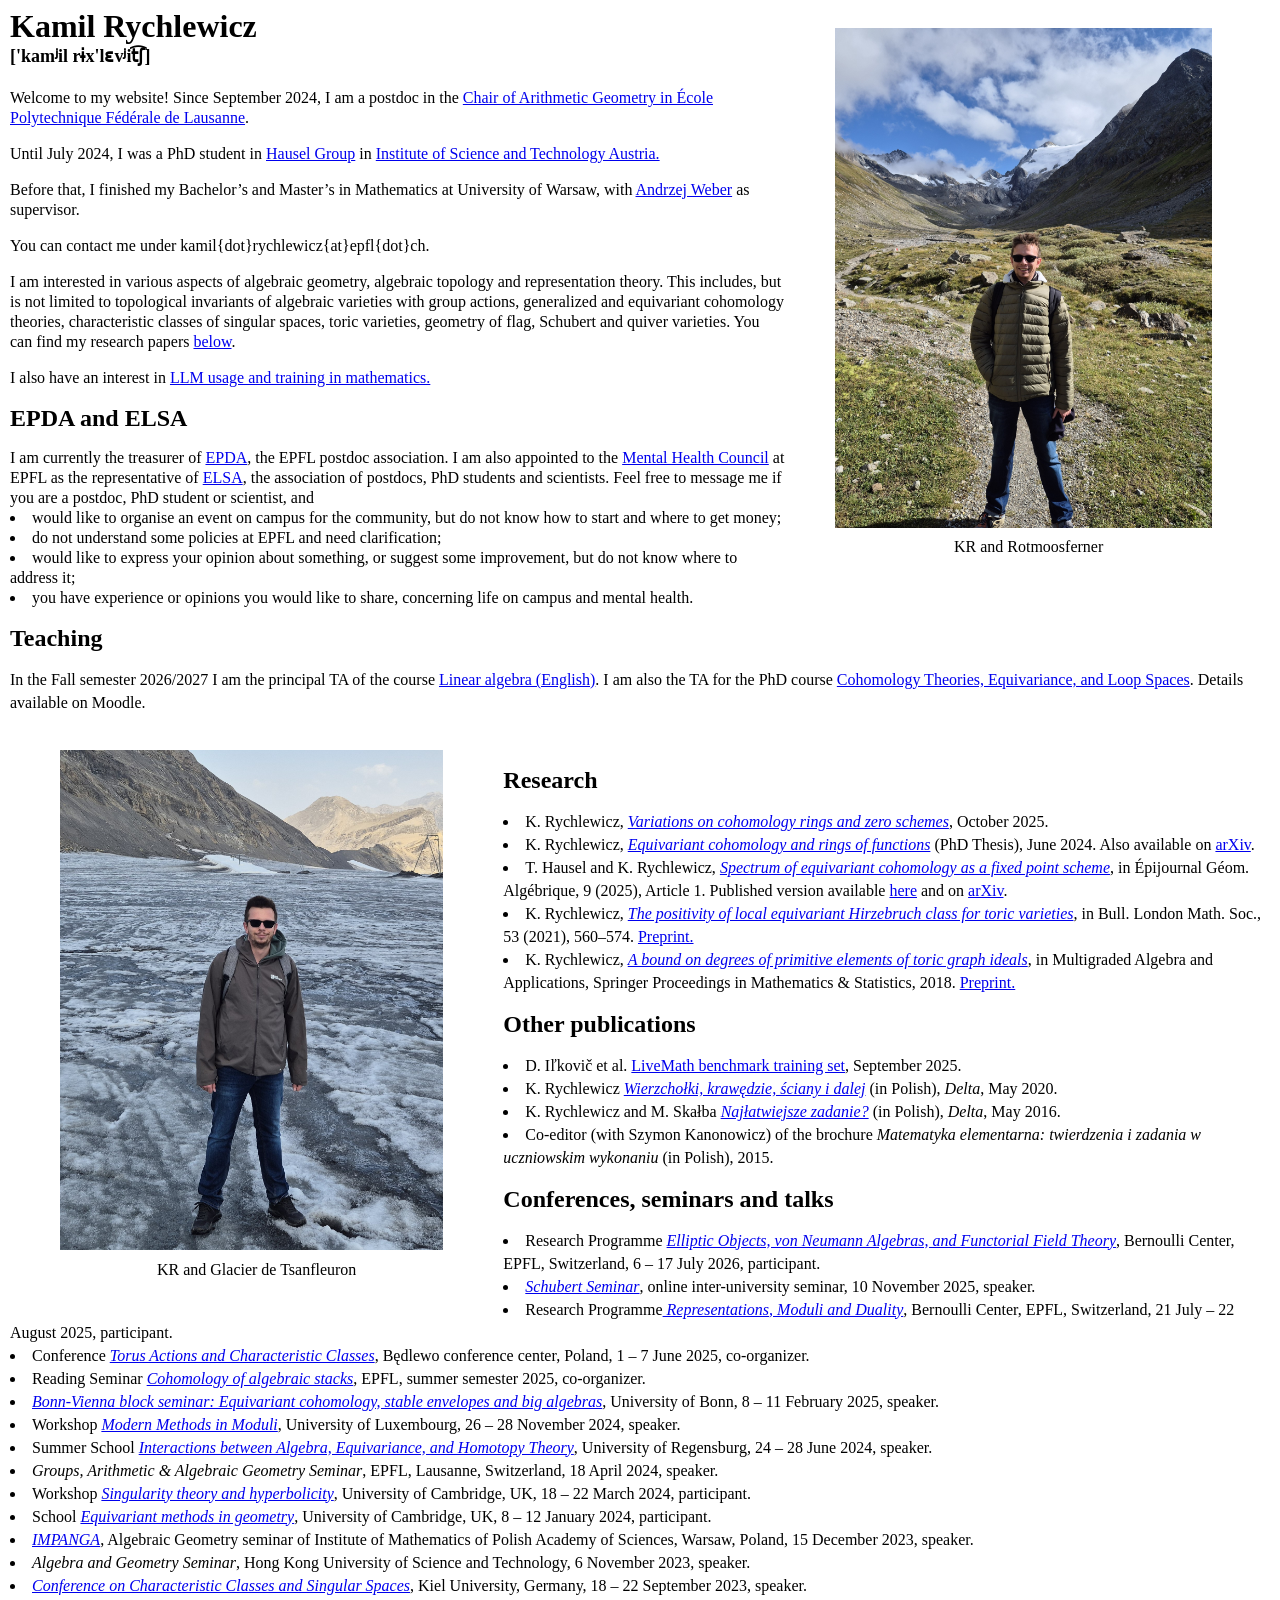
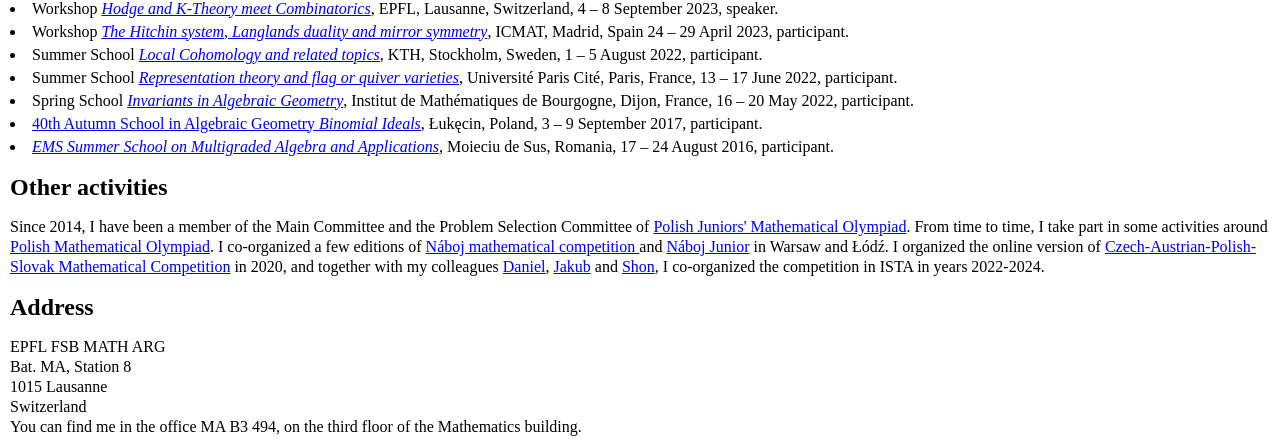
==== commit af97d323: "Add files via upload" ====
--- a/index.html
+++ b/index.html
@@ -75,7 +75,7 @@
 
 <div class="spacing">
 
-<p>In the summer semester 2025/2026 I am teaching the course <a href = https://edu.epfl.ch/studyplan/en/master/mathematics-master-program/coursebook/algebraic-geometry-iii-selected-topics-MATH-535> Algebraic geometry III - selected topics</a>.  The topic this year is intersection theory. Details available on Moodle. <br>
+<p>In the Fall semester 2026/2027 I am the principal TA of the course <a href = https://edu.epfl.ch/coursebook/en/linear-algebra-english-MATH-111-EN> Linear algebra (English)</a>. I am also the TA for the PhD course <a href = https://edu.epfl.ch/studyplan/en/doctoral_school/mathematics/coursebook/cohomology-theories-equivariance-and-loop-spaces-MATH-749> Cohomology Theories, Equivariance, and Loop Spaces</a>.  Details available on Moodle. <br>
 </p>
 
 </div>
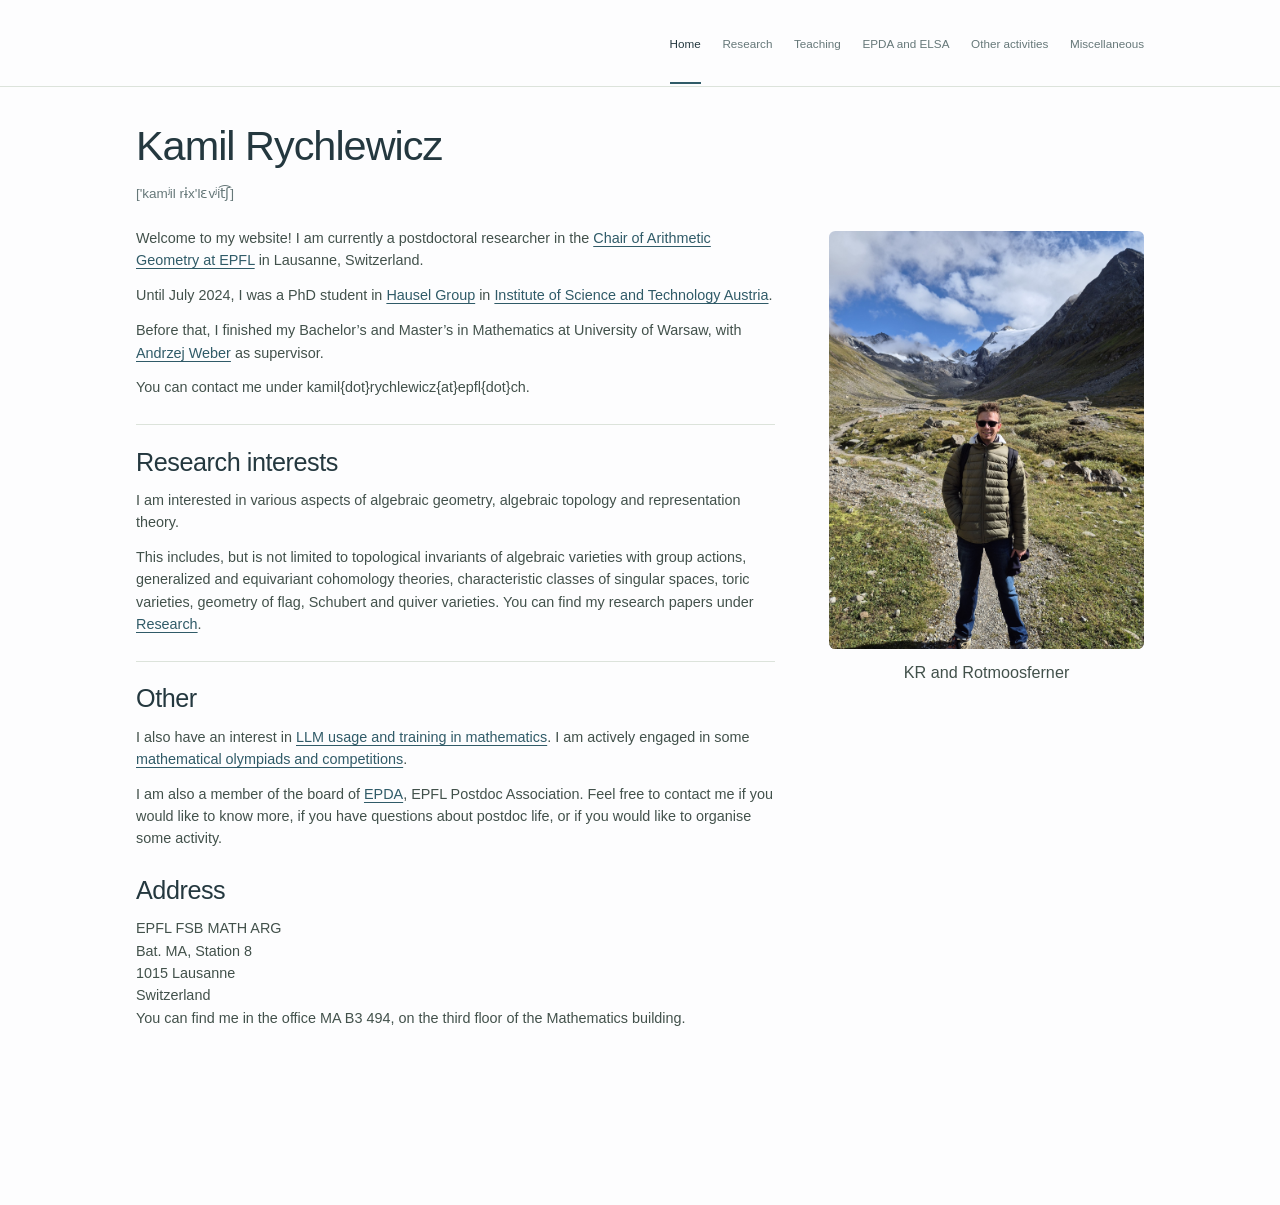
==== commit a4a0dd42: "Add files via upload" ====
--- a/index.html
+++ b/index.html
@@ -1,181 +1,54 @@
-<html>
+<!doctype html>
+<html lang="en">
 <head>
-<title>Kamil Rychlewicz</title>
-<meta http-equiv="Content-Type" content="text/html; charset=utf-8" />
+  <meta charset="utf-8">
+  <meta name="viewport" content="width=device-width, initial-scale=1">
+  <title>Kamil Rychlewicz</title>
+  <link rel="stylesheet" href="styles.css?v=6"> <!-- Import the CSS styles file -->
 </head>
-<body  style="margin-left: 10px">
-<style>
-.figure {
-  float: right;
-  height: 550px;
-  /* margin: 0 0 15px 20px; */
-  padding-top: 0px;
-  padding-left: 0px;
-  padding-right: 0px;
-  padding-bottom: 20px;
-  /*border: 1px solid black; */
-  text-align: center;
-}
-
-.figureleft {
-  float: left;
-  height: 550px;
-  /* margin: 0 0 15px 20px; */
-  padding-top: 0px;
-  padding-left: 0px;
-  padding-right: 0px;
-  padding-bottom: 20px;
-  /*border: 1px solid black; */
-  text-align: center;
-}
-.spacing {line-height:23px;}
-.spacingsmall {line-height:20px}
-</style>
-
-<div class="figure">
-    <img src="nice2.jpg" style="float:right; padding-top:20px; padding-left:50px; padding-right:60px; padding-bottom:10px; height:500px;" alt="Kamil Rychlewicz">
-    <br />
-    KR and Rotmoosferner
-</div>
-
-
-<h1>Kamil Rychlewicz <br /> 
-<font size = "4"> ['kamʲil rɨx'lɛvʲit͡ʃ] </font>
-</h1>
-
-
-<div class="spacingsmall">
-
-<p>Welcome to my website! Since September 2024, I am a postdoc in the <a href =  https://www.epfl.ch/labs/arg/>Chair of Arithmetic Geometry in École Polytechnique Fédérale de Lausanne</a>. </p>
-
-<p>Until July 2024, I was a PhD student in <a href =  https://hausel.pages.ist.ac.at/>Hausel Group</a> in <a href=https://ist.ac.at/>Institute of Science and Technology Austria.</a> </p>
-
-<p>Before that, I finished my Bachelor’s and Master’s in Mathematics at University of Warsaw, with <a href = https://www.mimuw.edu.pl/~aweber/>Andrzej Weber</a> as supervisor. </p>
-  
-<p>You can contact me under kamil{dot}rychlewicz{at}epfl{dot}ch.</p>
-
-<p></p>I am interested in various aspects of algebraic geometry, algebraic topology and representation theory. This includes, but is not limited to topological invariants of algebraic varieties with group actions, generalized and equivariant cohomology theories, characteristic classes of singular spaces, toric varieties, geometry of flag, Schubert and quiver varieties.
-You can find my research papers <a href=#Research> below</a>.</p>
-
-<p>I also have an interest in <a href = https://github.com/google-deepmind/eval_hub/tree/master/eval_hub/live_math>LLM usage and training in mathematics.</p>
-
-
-<h2><a id = EPDA>EPDA and ELSA</a></h2>
-I am currently the treasurer of <a href="https://www.epfl.ch/campus/associations/epda/">EPDA</a>, the EPFL postdoc association. I am also appointed to the <a href="https://www.epfl.ch/campus/security-safety/en/health/mental-health-well-being/mental-health-council/">Mental Health Council</a> at EPFL as the representative of <a href="https://www.epfl.ch/campus/associations/elsa/">ELSA</a>, the association of postdocs, PhD students and scientists. Feel free to message me if you are a postdoc, PhD student or scientist, and
-<li> would like to organise an event on campus for the community, but do not know how to start and where to get money;
-</li>
-<li> do not understand some policies at EPFL and need clarification;
-</li>
-<li> would like to express your opinion about something, or suggest some improvement, but do not know where to address it;
-</li>
-<li> you have experience or opinions you would like to share, concerning life on campus and mental health.
-</li>
-
-<h2><a id = Teaching>Teaching</a></h2>
-
-<div class="spacing">
-
-<p>In the Fall semester 2026/2027 I am the principal TA of the course <a href = https://edu.epfl.ch/coursebook/en/linear-algebra-english-MATH-111-EN> Linear algebra (English)</a>. I am also the TA for the PhD course <a href = https://edu.epfl.ch/studyplan/en/doctoral_school/mathematics/coursebook/cohomology-theories-equivariance-and-loop-spaces-MATH-749> Cohomology Theories, Equivariance, and Loop Spaces</a>.  Details available on Moodle. <br>
-</p>
-
-</div>
-
-<div class="figureleft">
-  <img src="lodowiec3.jpg" style="float:left; padding-top:20px; padding-left:50px; padding-right:60px; padding-bottom:10px; height:500px;" alt="Kamil Rychlewicz">
-  <br />
-  KR and Glacier de Tsanfleuron
-</div>
-
-<br>
-
-<h2><a id = Research>Research</a></h2>
-
-<div class="spacing">
-
-<li>K. Rychlewicz, <em><a href="https://arxiv.org/abs/2510.17493">Variations on cohomology rings and zero schemes</a></em>, October 2025.
-</li>
-<li>K. Rychlewicz, <em><a href="thesis.pdf">Equivariant cohomology and rings of functions</a></em> (PhD Thesis), June 2024. Also available on <a href="https://arxiv.org/abs/2407.14659">arXiv</a>.
-</li>
-<li>T. Hausel and K. Rychlewicz, <em><a href="https://epiga.episciences.org/paper/view/id/15180#">Spectrum of equivariant cohomology as a fixed point scheme</a></em>, in Épijournal Géom. Algébrique, 9 (2025), Article 1. Published version available <a href="https://epiga.episciences.org/paper/view/id/15180">here</a> and on <a href="https://arxiv.org/abs/2212.11836">arXiv</a>.
-</li>
-<li>K. Rychlewicz, <em><a href="https://londmathsoc.onlinelibrary.wiley.com/doi/abs/10.1112/blms.12442">The positivity of local equivariant Hirzebruch class for toric varieties</a></em>, in Bull. London Math. Soc., 53 (2021), 560–574. <a href = https://arxiv.org/abs/1910.10435> Preprint. </a>
-</li>
-<li>K. Rychlewicz, <em><a href="https://www.springer.com/us/book/9783319904924">A bound on degrees of primitive elements of toric graph ideals</a></em>, in Multigraded Algebra and Applications, <nobr>Springer Proceedings in Mathematics & Statistics</nobr>, 2018.  <a href = https://arxiv.org/abs/1701.07137> Preprint. </a>
-</li>
-
-</div>
-
-<h2> Other publications </h2>
-
-<div class="spacing">
-
-<li>D. Iľkovič et al. <a href = https://github.com/google-deepmind/eval_hub/tree/master/eval_hub/live_math>LiveMath benchmark training set</a>, September 2025.</li>
-<li>K. Rychlewicz <em><a href="https://www.deltami.edu.pl/temat/matematyka/geometria/stereometria/2020/04/27/wierzcholki-krawedzie-sciany-i-dalej/">Wierzchołki, krawędzie, ściany i dalej</a></em> (in Polish), <em>Delta</em>, May 2020.</li>
-<li>K. Rychlewicz and M. Skałba <em><a href="https://www.deltami.edu.pl/temat/matematyka/algebra/2016/11/27/Najlatwiejsze_zadanie/">Najłatwiejsze zadanie?</a></em> (in Polish), <em>Delta</em>, May 2016.
-<li>Co-editor (with Szymon Kanonowicz) of the brochure <em>Matematyka elementarna: twierdzenia i zadania w uczniowskim wykonaniu</em> (in Polish), 2015.</li>
-
-</div>
-
-
-<h2> Conferences, seminars and talks </h2>
-
-<div class="spacing">
-
-<li>Research Programme <em><a href="https://sites.google.com/uniroma1.it/enfft">Elliptic Objects, von Neumann Algebras, and Functorial Field Theory</a></em>, Bernoulli Center, EPFL, Switzerland, 6 – 17 July 2026, participant.
-  
-<li><em><a href="https://sites.math.rutgers.edu/~asbuch/schubert/">Schubert Seminar</a></em>, online inter-university seminar, 10 November 2025, speaker.
-
-<li>Research Programme<em><a href="https://bernoulli.epfl.ch/programs/representations-moduli-and-duality/"> Representations, Moduli and Duality</a></em>, Bernoulli Center, EPFL, Switzerland, 21 July – 22 August 2025, participant.
-
-<li>Conference <em><a href="https://sites.google.com/impan.pl/tacc"> Torus Actions and Characteristic Classes</a></em>, Będlewo conference center, Poland, 1 – 7 June 2025, co-organizer.
-
-<li>Reading Seminar <em><a href="https://sites.google.com/view/sergej-monavari-math/cohomology-of-algebraic-stacks">Cohomology of algebraic stacks</a></em>, EPFL, summer semester 2025, co-organizer.
-
-<li><em><a href="https://aminets.me/other/Bonn-Vienna">Bonn-Vienna block seminar: Equivariant cohomology, stable envelopes and big algebras</a></em>, University of Bonn, 8 – 11 February 2025, speaker. </li>
-  
-<li>Workshop <em><a href="https://moduli-2024.ncag.info/">Modern Methods in Moduli</a></em>, University of Luxembourg, 26 – 28 November 2024, speaker. </li>
-
-<li>Summer School <em><a href="https://sfb-higher-invariants.app.uni-regensburg.de/index.php?title=Page_Interactions_between_algebra_equivariance_and_homotopy_theory_Summer_School">   Interactions between Algebra, Equivariance, and Homotopy Theory</a></em>, University of Regensburg, 24 – 28 June 2024, speaker. </li>
-
-<li><em>Groups, Arithmetic & Algebraic Geometry Seminar</em>, EPFL, Lausanne, Switzerland, 18 April 2024, speaker. </li>
-
-<li>Workshop <em><a href="https://www.newton.ac.uk/event/emgw03/"> Singularity theory and hyperbolicity</a></em>, University of Cambridge, UK, 18 – 22 March 2024, participant. </li>
-
-<li>School <em><a href="https://www.newton.ac.uk/event/emgw01/">Equivariant methods in geometry</a></em>, University of Cambridge, UK, 8 – 12 January 2024, participant. </li>
-
-<li><em><a href="https://www.impan.pl/~impanga/">IMPANGA</a></em>, Algebraic Geometry seminar of Institute of Mathematics of Polish Academy of Sciences, Warsaw, Poland, 15 December 2023, speaker. </li>
-
-<li><em>Algebra and Geometry Seminar</em>, Hong Kong University of Science and Technology, 6 November 2023, speaker. </li>
-
-<li><em><a href="https://www.math.uni-kiel.de/geometrie/de/essig/conferences/charclasses2023conf">Conference on Characteristic Classes and Singular Spaces</a></em>, Kiel University, Germany, 18 – 22 September 2023, speaker. </li>
-
-<li>Workshop <em><a href="https://sites.google.com/view/hodge-k-theory-combinatorics">Hodge and K-Theory meet Combinatorics</a></em>, EPFL, Lausanne, Switzerland, 4 – 8 September 2023, speaker. </li>
-
-<li>Workshop <em><a href="https://www.icmat.es/RT/2023/RPMSGS/hs.php">The Hitchin system, Langlands duality and mirror symmetry</a></em>, ICMAT, Madrid, Spain 24 – 29 April 2023, participant. </li>
-
-<li>Summer School <em><a href="https://sites.google.com/view/smc2022">Local Cohomology and related topics</a></em>, KTH, Stockholm, Sweden, 1 – 5 August 2022, participant. </li>
-
-<li>Summer School <em><a href="https://school2022.sciencesconf.org/">Representation theory and flag or quiver varieties</a></em>, Université Paris Cité, Paris, France, 13 – 17 June 2022, participant. </li>
-
-<li>Spring School <em><a href="https://school-iag2020.math.cnrs.fr/">Invariants in Algebraic Geometry</a></em>, Institut de Mathématiques de Bourgogne, Dijon, France, 16 – 20 May 2022, participant. </li>
-
-<li><a href="https://www.mimuw.edu.pl/~marysia/Lukecin17.html">40th Autumn School in Algebraic Geometry <em>Binomial Ideals</em></a>, Łukęcin, Poland, 3 – 9 September 2017, participant. </li>
-
-<li><em><a href="http://math.univ-ovidius.ro/sna/edition.aspx?itemID=10">EMS Summer School on Multigraded Algebra and Applications</a></em>, Moieciu de Sus, Romania, 17 – 24 August 2016, participant. </li>
-
-</div>
-
-<h2> Other activities </h2>
-Since 2014, I have been a member of the Main Committee and the Problem Selection Committee of <a href = "https://omj.edu.pl/">Polish Juniors' Mathematical Olympiad</a>. From time to time, I take part in some activities around <a href="https://om.mimuw.edu.pl/"> Polish Mathematical Olympiad</a>. I co-organized a few editions of <a href = "https://math.naboj.org">Náboj mathematical competition </a> and <a href ="https://junior.naboj.org/"> Náboj Junior</a> in Warsaw and Łódź. I organized the online version of <a href="https://caps.ista.ac.at/">Czech-Austrian-Polish-Slovak Mathematical Competition</a> in 2020, and together with my colleagues <a href="https://www.daniel-holmes.at/">Daniel</a>, <a href="https://jakub-lowit.github.io/">Jakub</a> and <a href="https://ngo-ngocthaison.github.io/">Shon</a>, I co-organized the competition in ISTA in years 2022-2024.
-
-<h2> Address </h2>
-EPFL FSB MATH ARG <br>
+<body>
+  <a class="skip-link" href="#main">Skip to content</a>
+  <script src="header.js"></script>
+  <main id="main" class="container" tabindex="-1">
+        <h1>Kamil Rychlewicz</h1>
+    <p class="pronunciation">['kamʲil rɨx'lɛvʲit͡ʃ]</p>
+        <!-- Original introduction; edit the paragraphs directly. -->
+    <div class="home-layout">
+      <div class="home-text">
+        <div id="introduction">
+          <div id="about-me">
+            <p>Welcome to my website! I am currently a postdoctoral researcher in the <a href="https://www.epfl.ch/labs/arg/">Chair of Arithmetic Geometry at EPFL</a> in Lausanne, Switzerland. </p>
+            <p>Until July 2024, I was a PhD student in <a href="https://hausel.ista.ac.at/">Hausel Group</a> in <a href="https://ist.ac.at/">Institute of Science and Technology Austria</a>. </p>
+            <p>Before that, I finished my Bachelor’s and Master’s in Mathematics at University of Warsaw, with <a href="https://www.mimuw.edu.pl/~aweber/">Andrzej Weber</a> as supervisor. </p>
+            <p>You can contact me under kamil{dot}rychlewicz{at}epfl{dot}ch.</p>
+          </div>
+          <section id="research-interests" class="section-divider">
+            <h2>Research interests</h2>
+            <p>I am interested in various aspects of algebraic geometry, algebraic topology and representation theory. </p>
+            <p> This includes, but is not limited to topological invariants of algebraic varieties with group actions, generalized and equivariant cohomology theories, characteristic classes of singular spaces, toric varieties, geometry of flag, Schubert and quiver varieties.
+You can find my research papers under <a href="research.html">Research</a>.</p>
+          <section id="main-other" class="section-divider">
+            <h2>Other</h2>
+            <p>I also have an interest in <a href="https://github.com/google-deepmind/eval_hub/tree/master/eval_hub/live_math">LLM usage and training in mathematics</a>. I am actively engaged in some <a href=other-activities.html> mathematical olympiads and competitions</a>. </p>
+              
+            <p>I am also a member of the board of <a href="https://www.epfl.ch/campus/associations/epda/">EPDA</a>, EPFL Postdoc Association. Feel free to contact me if you would like to know more, if you have questions about postdoc life, or if you would like to organise some activity. </p>
+          </section>
+        </div>
+      </div>
+      <figure class="photo">
+      <img src="nice2.jpg" width="1543" height="2048" alt="Kamil Rychlewicz">
+      <figcaption class="photo-caption">KR and Rotmoosferner</figcaption>
+    </figure>
+    </div>
+    <section id="address">
+      <h2>Address</h2>
+      <p>EPFL FSB MATH ARG <br>
 Bat. MA, Station 8 <br>
 1015 Lausanne  <br>
 Switzerland <br>
 
-You can find me in the office MA B3 494, on the third floor of the Mathematics building.
-
-</div>
+You can find me in the office MA B3 494, on the third floor of the Mathematics building.</p>
+    </section>
+  </main>
 </body>
 </html>
--- a/styles.css
+++ b/styles.css
@@ -0,0 +1,126 @@
+/* Shared palette and typography. Page content lives in the HTML files. */
+:root {
+  --background: #fdfdfe;
+  --ink: #24383f;
+  --body: #42514b;
+  --muted: #667879;
+  --accent: #305b68;
+  --accent-hover: #1d3c4e;
+  --line: #dce3db;
+  --serif: cursive, Helvetica, 'Times New Roman', serif;
+  --helv: Georgia, Helvetica, serif;
+  --sans: 'Verdana', Helvetica,  sans-serif; /*-apple-system, BlinkMacSystemFont, 'Segoe UI', Arial*/
+  --width: 1120px;
+}
+
+* { box-sizing: border-box; }
+
+/* Default scale of the whole website. Set this to 100% for full size. */
+ html { zoom: 90%; } 
+
+body {
+  margin: 0;
+  color: var(--body);
+  background: var(--background);
+  font: 16px/1.55 var(--sans);
+  -webkit-font-smoothing: antialiased;
+}
+::selection { background: #dbe9de; color: var(--ink); }
+a { color: var(--accent); text-decoration-thickness: 1px; text-underline-offset: 3px; }
+a:hover { color: var(--accent-hover); }
+a:focus-visible { outline: 2px solid var(--accent); outline-offset: 4px; }
+img { display: block; max-width: 100%; }
+h1, h2, h3 { color: var(--ink); font-weight: 400; }
+h1, h2 { font-family: var(--serif); }
+h1 { margin: 0 0 22px; font-size: clamp(34px, 4.4vw, 46px); letter-spacing: -1.1px; line-height: 1.15; }
+h2 { margin: 26px 0 12px; font-size: 28px; letter-spacing: -.5px; line-height: 1.25; }
+h3 { margin: 20px 0 10px; font-size: 19px; }
+p { margin: 0 0 14px; }
+ul { margin: 12px 0; padding-left: 23px; }
+li { margin: 7px 0; padding-left: 2px; }
+li::marker { color: var(--accent); }
+.container { width: min(var(--width), calc(100% - 96px)); margin-inline: auto; }
+.site-header { border-bottom: 1px solid var(--line); }
+.header-inner { min-height: 96px; display: flex; align-items: center; justify-content: space-between; gap: 30px; }
+.site-name { color: var(--ink); text-decoration: none; font-family: var(--helv); font-size: 21px; letter-spacing: -.4px; white-space: nowrap; }
+.site-nav { display: flex; flex-wrap: wrap; align-items: center; gap: 24px; }
+.site-nav a { position: relative; display: block; padding: 35px 0 33px; color: var(--muted); font-size: 13px; font-weight: 500; text-decoration: none; white-space: nowrap; }
+.site-nav a:hover, .site-nav a[aria-current="page"] { color: var(--ink); }
+.site-nav a[aria-current="page"]::after { content: ''; position: absolute; bottom: -1px; height: 2px; left: 0; right: 0; background: var(--accent); }
+
+/* Uncomment this rule to make News red when there is something to announce.
+.site-nav a.news-link {
+  color: #b00000;
+  font-weight: bold;
+}
+*/
+
+/* Alternatively, uncomment this rule to hide News from every page's menu.
+*/
+.site-nav a.news-link {
+  display: none;
+}
+
+main { padding-top: 40px; padding-bottom: 48px; }
+.home-layout { display: grid; grid-template-columns: minmax(0, 1fr) 350px; gap: 60px; align-items: start; }
+.home-text { min-width: 0; }
+.home-text h1 { font-size: clamp(36px, 4.7vw, 50px); }
+.research-layout { display: grid; grid-template-columns: minmax(0, 1fr) 350px; gap: 60px; align-items: start; }
+.research-text { min-width: 0; }
+.research-text h1 { font-size: clamp(36px, 4.7vw, 50px); }
+.pronunciation { color: var(--muted); font-size: 15px; margin: -8px 0 25px; }
+.photo { margin: 4px 0 0; }
+.photo img { width: 350px; height: auto; border-radius: 7px; }
+.photo figcaption { /*color: var(--muted);*/ margin-top: 12px; }
+.photo-caption {
+  font-size: 18px;
+  text-align: center;
+}
+.research-photo { margin: 35px 0 0; }
+.research-photo img { width: 350px; height: auto; border-radius: 5px; }
+.research-photo figcaption { /*color: var(--muted);*/ margin-top: 12px; }
+
+/* Subtle horizontal rules separate successive sections. */
+.section-divider { border-top: 1px solid var(--line); padding-top: 24px; margin-top: 28px; }
+.section-divider > h2:first-child { margin-top: 0; }
+.section-divider > :last-child { margin-bottom: 0; }
+#address { margin-top: 28px; }
+#address h2 { margin-top: 0; }
+
+.skip-link { position: fixed; left: 20px; top: -80px; z-index: 10; padding: 10px 18px; color: white; background: var(--ink); }
+.skip-link:focus { top: 12px; color: white; }
+
+@media (max-width: 1050px) {
+  .container { width: calc(100% - 64px); }
+  .home-layout { grid-template-columns: minmax(0, 1fr) 300px; gap: 40px; }
+  .photo img { width: 300px; }
+  .site-nav { gap: 18px; }
+}
+@media (max-width: 980px) {
+  .header-inner { flex-direction: column; align-items: flex-start; gap: 0; min-height: auto; padding-top: 19px; }
+  .site-nav { gap: 22px; }
+  .site-nav a { padding: 15px 0 13px; font-size: 12px; }
+}
+@media (max-width: 720px) {
+  .home-layout { grid-template-columns: 1fr; gap: 28px; }
+  .photo { max-width: 350px; }
+  .photo img { width: 100%; }
+}
+@media (max-width: 600px) {
+  .container { width: calc(100% - 40px); }
+  .site-nav { gap: 0 19px; padding-bottom: 5px; }
+  .site-nav a { padding: 10px 0 8px; font-size: 11px; }
+  main { padding-top: 28px; padding-bottom: 32px; }
+  body { font-size: 15px; }
+  .section-divider { padding-top: 20px; margin-top: 24px; }
+  h2 { font-size: 26px; }
+  a { overflow-wrap: anywhere; }
+}
+@media print {
+  body { color: black; background: white; }
+  .container { width: 100%; }
+  .site-header, .skip-link { display: none; }
+  main { padding: 0; }
+  a { color: inherit; }
+  li { break-inside: avoid; }
+}
